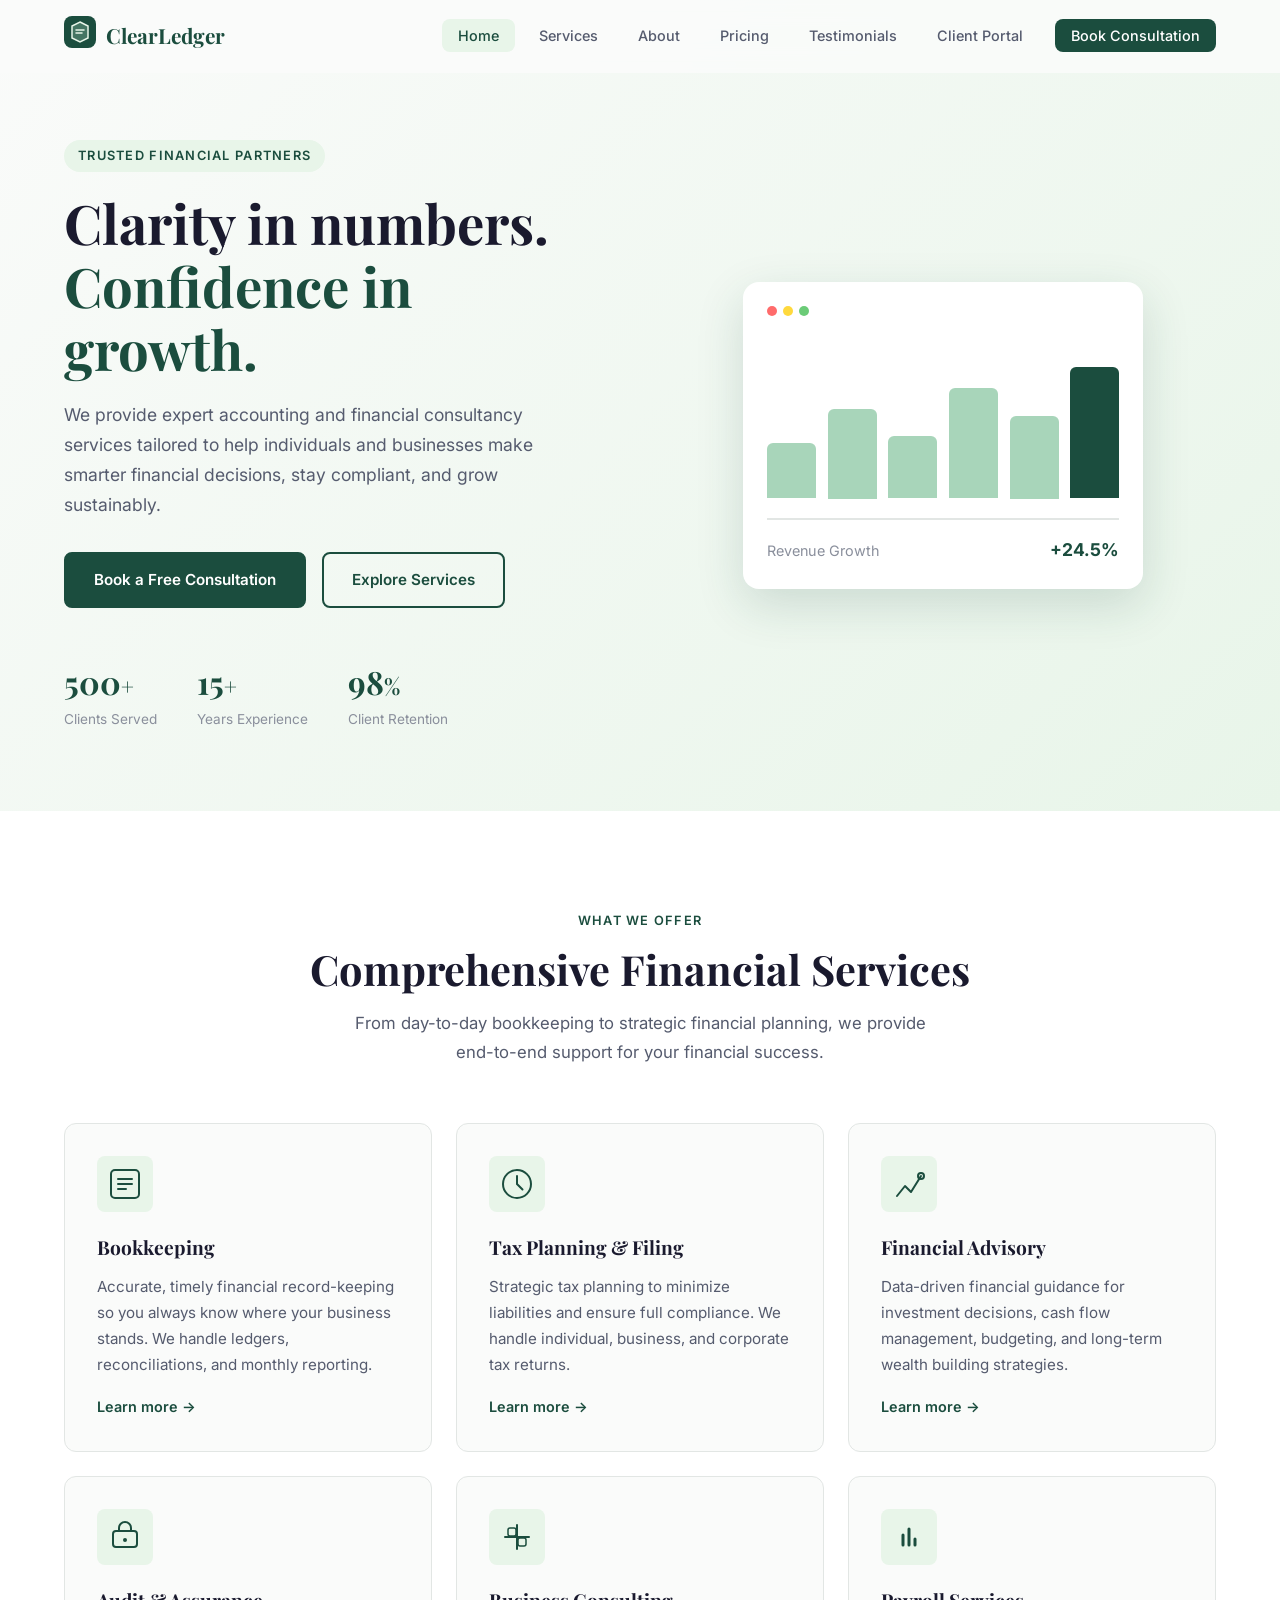
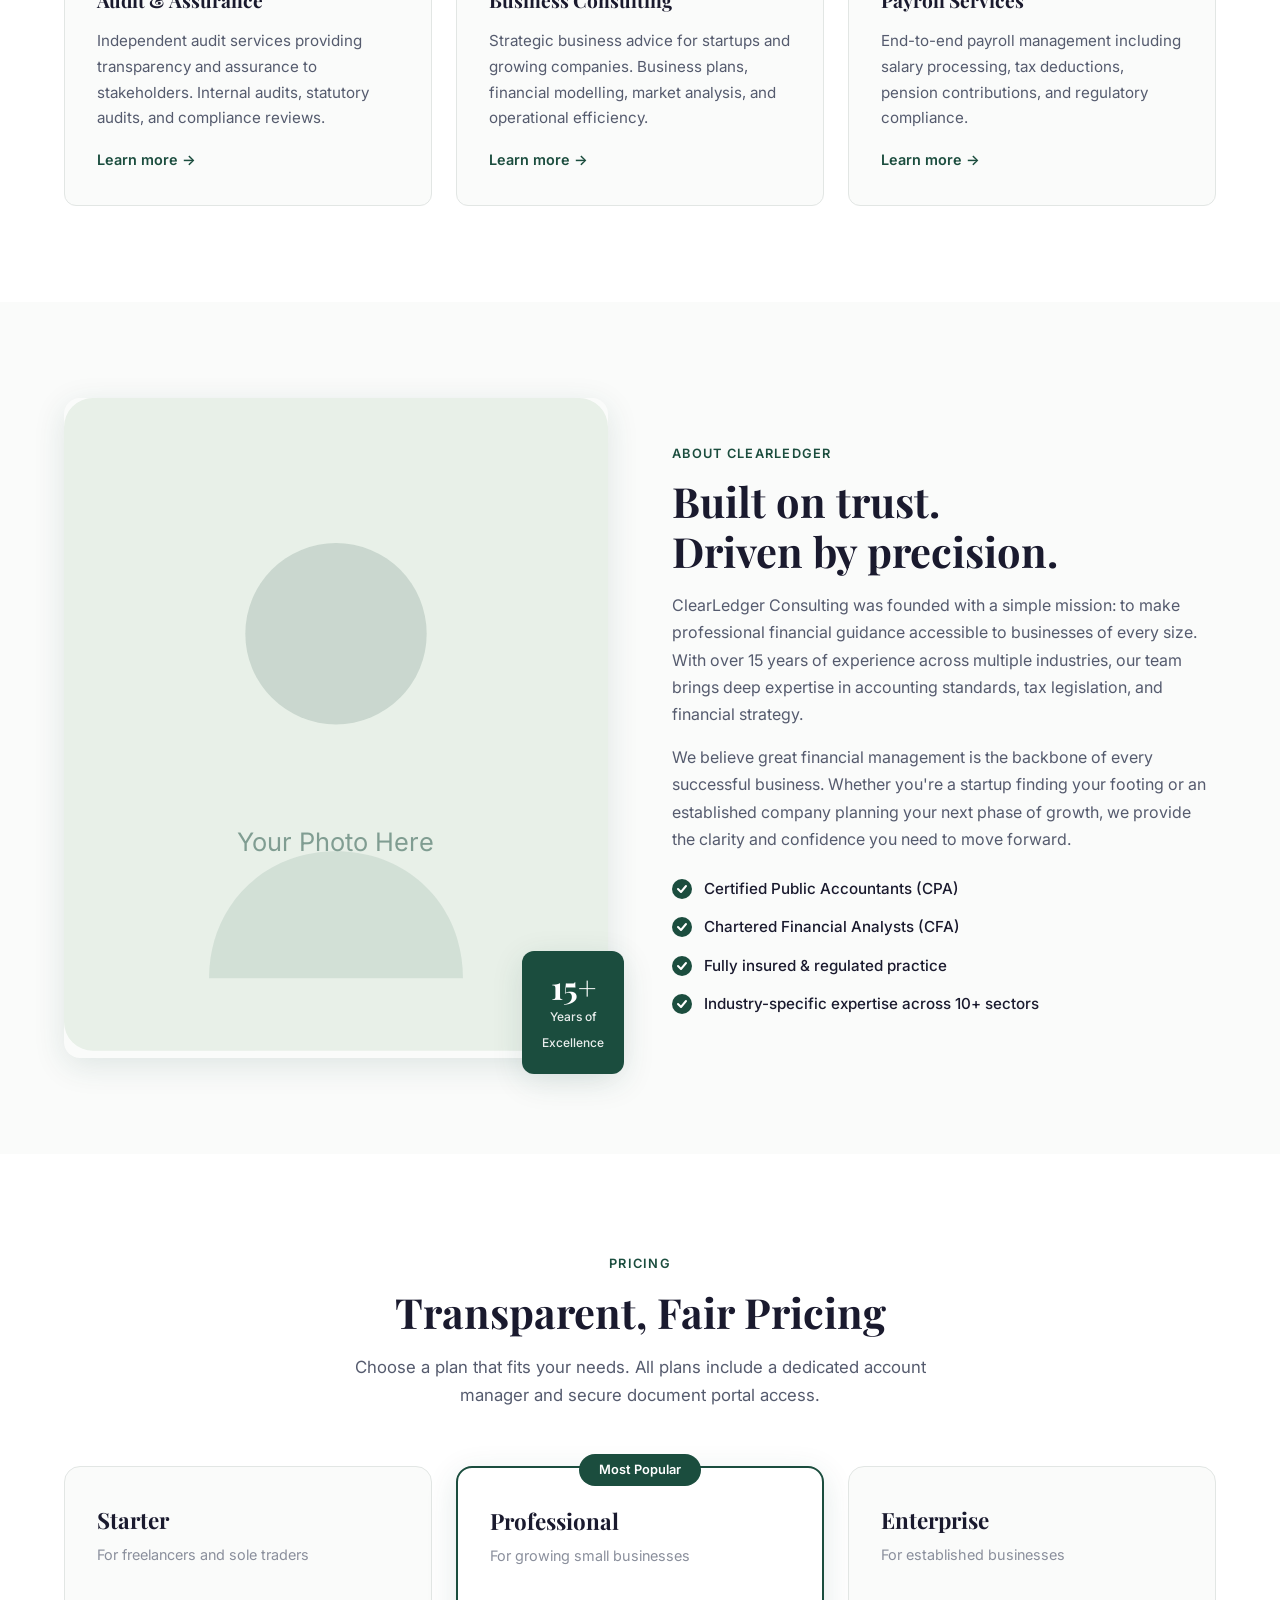
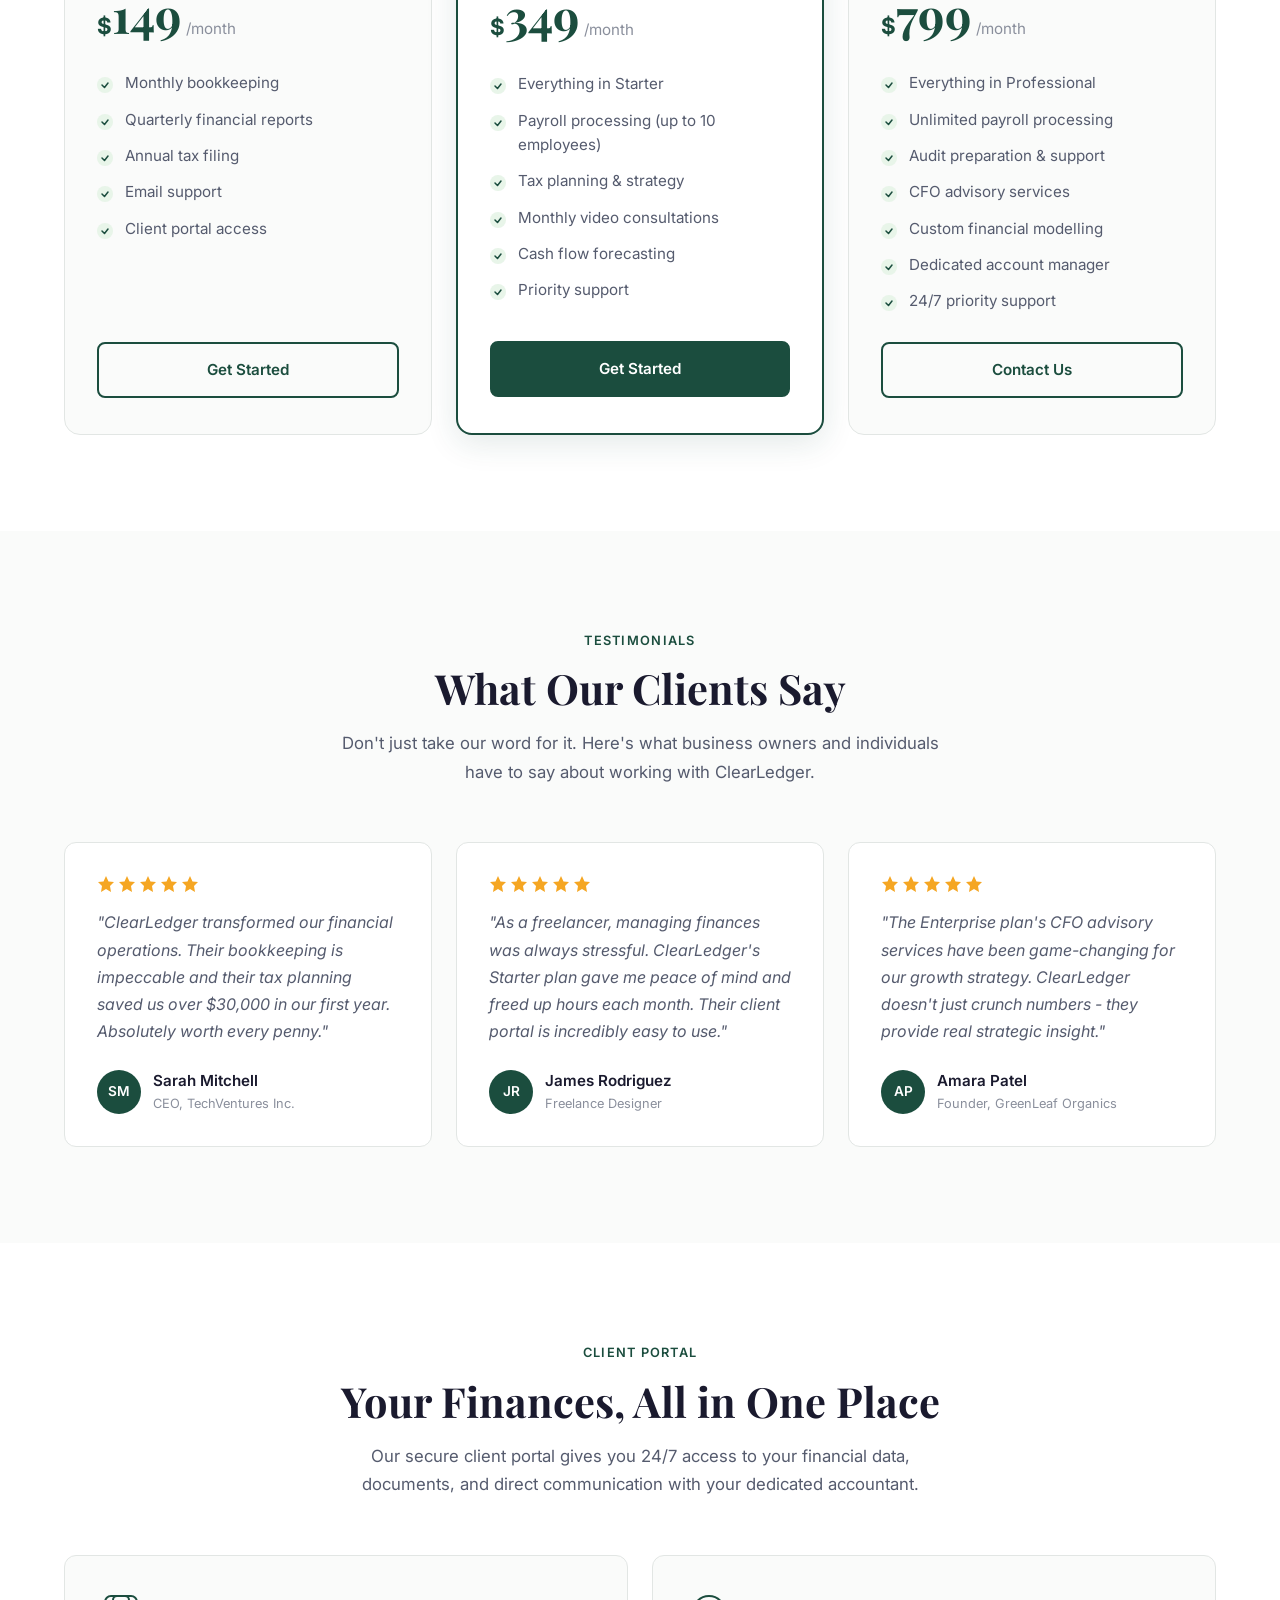
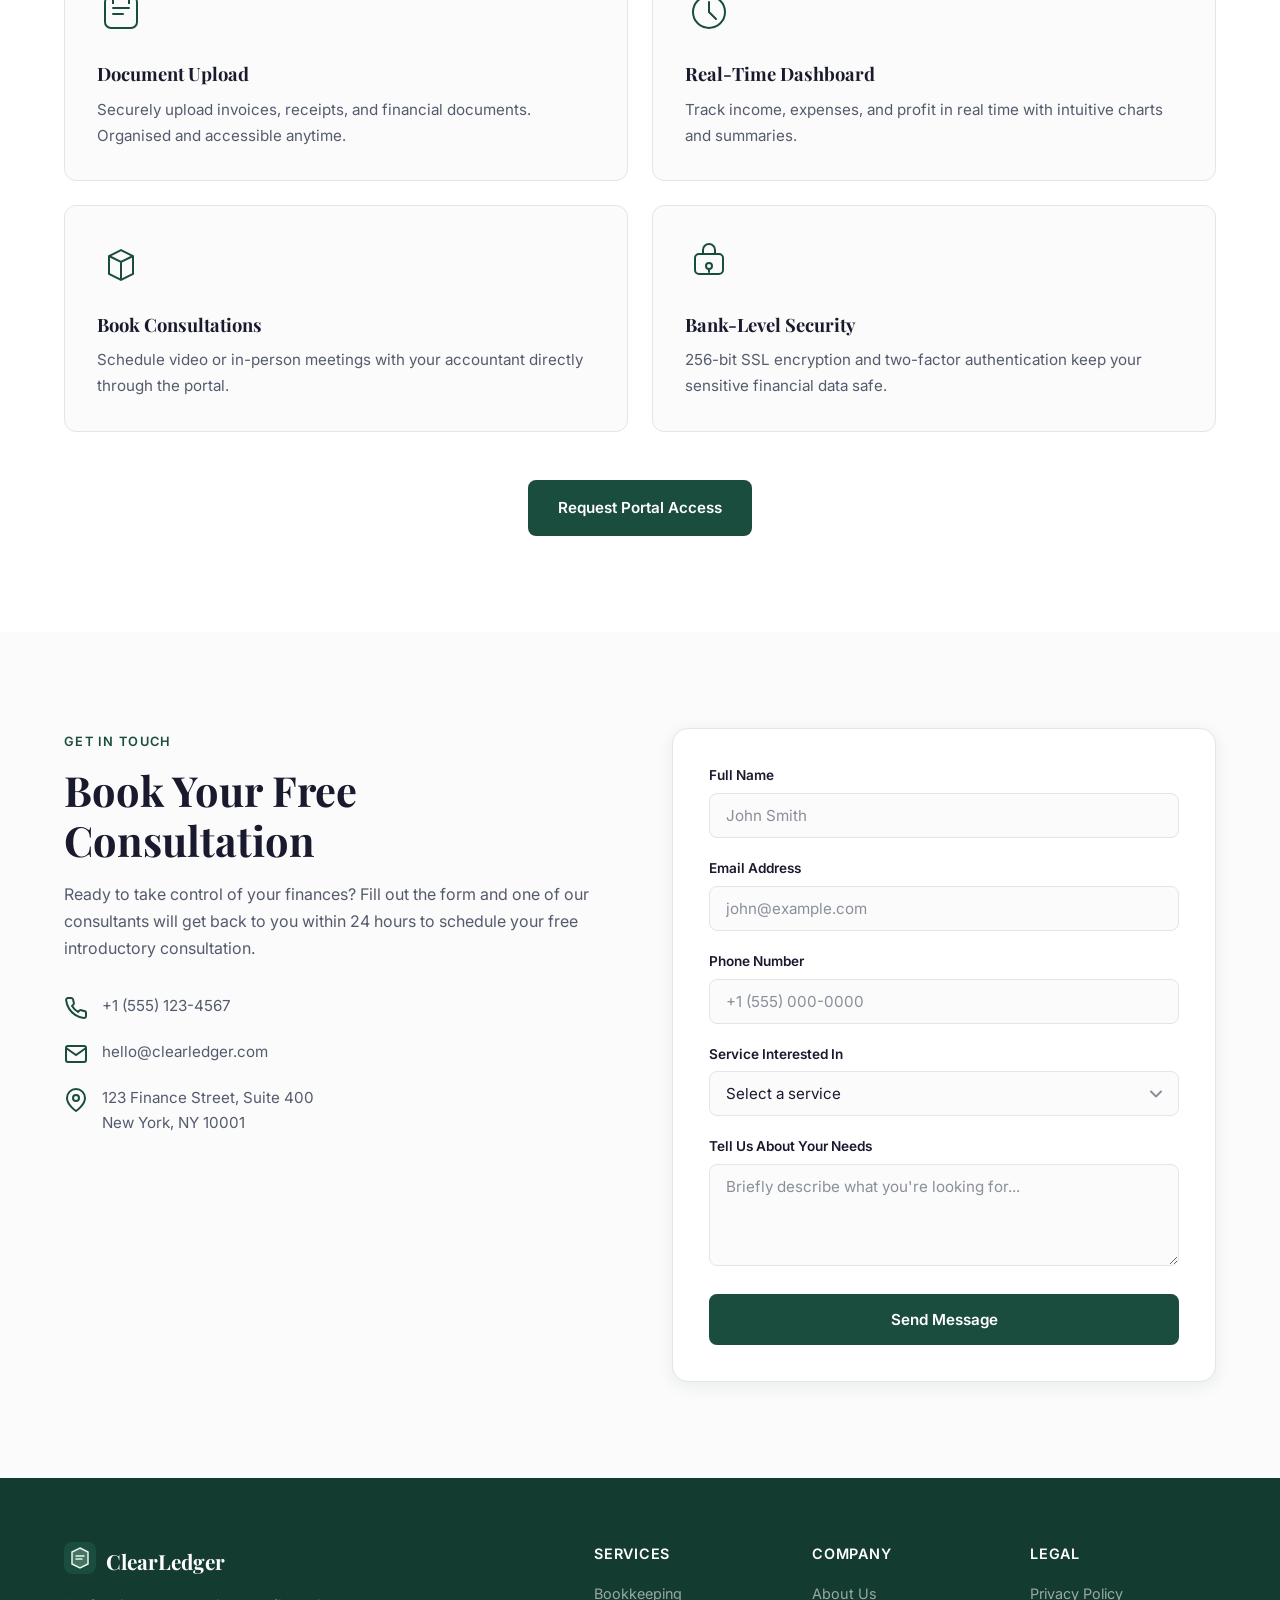
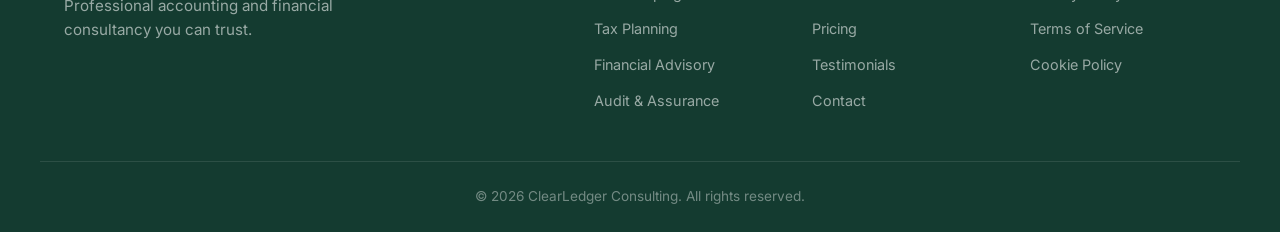
==== index.html @ 337d79dc "Add ClearLedger accounting & financial consultancy website Build a complete, professional single-pag" ====
<!DOCTYPE html>
<html lang="en">
<head>
  <meta charset="UTF-8">
  <meta name="viewport" content="width=device-width, initial-scale=1.0">
  <meta name="description" content="Professional accounting and financial consultancy services. Tax planning, bookkeeping, financial advisory, and business consulting.">
  <title>ClearLedger Consulting | Accounting & Financial Advisory</title>
  <link rel="stylesheet" href="css/styles.css">
  <link rel="preconnect" href="https://fonts.googleapis.com">
  <link rel="preconnect" href="https://fonts.gstatic.com" crossorigin>
  <link href="https://fonts.googleapis.com/css2?family=Inter:wght@300;400;500;600;700&family=Playfair+Display:wght@600;700&display=swap" rel="stylesheet">
</head>
<body>
  <!-- ========== NAVIGATION ========== -->
  <header class="header" id="header">
    <nav class="nav container">
      <a href="#home" class="nav__logo">
        <span class="logo-icon" aria-hidden="true">
          <svg width="32" height="32" viewBox="0 0 32 32" fill="none" xmlns="http://www.w3.org/2000/svg">
            <rect width="32" height="32" rx="8" fill="#1B4D3E"/>
            <path d="M8 22V10l8-4 8 4v12l-8 4-8-4z" fill="#A8D5BA" opacity="0.3"/>
            <path d="M16 6l8 4v12l-8 4-8-4V10l8-4z" stroke="#E8F5E9" stroke-width="1.5" fill="none"/>
            <path d="M12 14h8M12 17h6" stroke="#E8F5E9" stroke-width="1.5" stroke-linecap="round"/>
          </svg>
        </span>
        <span class="logo-text">ClearLedger</span>
      </a>

      <button class="nav__toggle" id="nav-toggle" aria-label="Toggle navigation" aria-expanded="false">
        <span class="hamburger"></span>
      </button>

      <ul class="nav__menu" id="nav-menu" role="menubar">
        <li role="none"><a href="#home" class="nav__link active" role="menuitem">Home</a></li>
        <li role="none"><a href="#services" class="nav__link" role="menuitem">Services</a></li>
        <li role="none"><a href="#about" class="nav__link" role="menuitem">About</a></li>
        <li role="none"><a href="#pricing" class="nav__link" role="menuitem">Pricing</a></li>
        <li role="none"><a href="#testimonials" class="nav__link" role="menuitem">Testimonials</a></li>
        <li role="none"><a href="#portal" class="nav__link" role="menuitem">Client Portal</a></li>
        <li role="none"><a href="#contact" class="nav__link nav__link--cta" role="menuitem">Book Consultation</a></li>
      </ul>
    </nav>
  </header>

  <main>
    <!-- ========== HERO SECTION ========== -->
    <section class="hero" id="home">
      <div class="container hero__container">
        <div class="hero__content">
          <p class="hero__tag">Trusted Financial Partners</p>
          <h1 class="hero__title">
            Clarity in numbers.<br>
            <span class="hero__title--accent">Confidence in growth.</span>
          </h1>
          <p class="hero__description">
            We provide expert accounting and financial consultancy services tailored
            to help individuals and businesses make smarter financial decisions,
            stay compliant, and grow sustainably.
          </p>
          <div class="hero__actions">
            <a href="#contact" class="btn btn--primary">Book a Free Consultation</a>
            <a href="#services" class="btn btn--outline">Explore Services</a>
          </div>
          <div class="hero__stats">
            <div class="stat">
              <span class="stat__number" data-target="500">0</span><span class="stat__suffix">+</span>
              <span class="stat__label">Clients Served</span>
            </div>
            <div class="stat">
              <span class="stat__number" data-target="15">0</span><span class="stat__suffix">+</span>
              <span class="stat__label">Years Experience</span>
            </div>
            <div class="stat">
              <span class="stat__number" data-target="98">0</span><span class="stat__suffix">%</span>
              <span class="stat__label">Client Retention</span>
            </div>
          </div>
        </div>
        <div class="hero__visual">
          <div class="hero__card">
            <div class="hero__card-header">
              <span class="hero__card-dot"></span>
              <span class="hero__card-dot"></span>
              <span class="hero__card-dot"></span>
            </div>
            <div class="hero__card-chart">
              <div class="chart-bar" style="--height: 40%;" aria-hidden="true"></div>
              <div class="chart-bar" style="--height: 65%;" aria-hidden="true"></div>
              <div class="chart-bar" style="--height: 45%;" aria-hidden="true"></div>
              <div class="chart-bar" style="--height: 80%;" aria-hidden="true"></div>
              <div class="chart-bar" style="--height: 60%;" aria-hidden="true"></div>
              <div class="chart-bar chart-bar--accent" style="--height: 95%;" aria-hidden="true"></div>
            </div>
            <div class="hero__card-footer">
              <span class="hero__card-label">Revenue Growth</span>
              <span class="hero__card-value">+24.5%</span>
            </div>
          </div>
        </div>
      </div>
    </section>

    <!-- ========== SERVICES SECTION ========== -->
    <section class="services" id="services">
      <div class="container">
        <div class="section-header">
          <p class="section-tag">What We Offer</p>
          <h2 class="section-title">Comprehensive Financial Services</h2>
          <p class="section-subtitle">From day-to-day bookkeeping to strategic financial planning, we provide end-to-end support for your financial success.</p>
        </div>

        <div class="services__grid">
          <article class="service-card">
            <div class="service-card__icon">
              <svg width="40" height="40" viewBox="0 0 40 40" fill="none"><rect x="6" y="6" width="28" height="28" rx="4" stroke="currentColor" stroke-width="2"/><path d="M13 20h14M13 15h14M13 25h8" stroke="currentColor" stroke-width="2" stroke-linecap="round"/></svg>
            </div>
            <h3 class="service-card__title">Bookkeeping</h3>
            <p class="service-card__text">Accurate, timely financial record-keeping so you always know where your business stands. We handle ledgers, reconciliations, and monthly reporting.</p>
            <a href="#contact" class="service-card__link">Learn more &rarr;</a>
          </article>

          <article class="service-card">
            <div class="service-card__icon">
              <svg width="40" height="40" viewBox="0 0 40 40" fill="none"><circle cx="20" cy="20" r="14" stroke="currentColor" stroke-width="2"/><path d="M20 12v8l5.5 5.5" stroke="currentColor" stroke-width="2" stroke-linecap="round"/></svg>
            </div>
            <h3 class="service-card__title">Tax Planning & Filing</h3>
            <p class="service-card__text">Strategic tax planning to minimize liabilities and ensure full compliance. We handle individual, business, and corporate tax returns.</p>
            <a href="#contact" class="service-card__link">Learn more &rarr;</a>
          </article>

          <article class="service-card">
            <div class="service-card__icon">
              <svg width="40" height="40" viewBox="0 0 40 40" fill="none"><path d="M8 32l8-10 6 6 10-16" stroke="currentColor" stroke-width="2" stroke-linecap="round" stroke-linejoin="round"/><circle cx="32" cy="12" r="3" stroke="currentColor" stroke-width="2"/></svg>
            </div>
            <h3 class="service-card__title">Financial Advisory</h3>
            <p class="service-card__text">Data-driven financial guidance for investment decisions, cash flow management, budgeting, and long-term wealth building strategies.</p>
            <a href="#contact" class="service-card__link">Learn more &rarr;</a>
          </article>

          <article class="service-card">
            <div class="service-card__icon">
              <svg width="40" height="40" viewBox="0 0 40 40" fill="none"><rect x="8" y="14" width="24" height="16" rx="3" stroke="currentColor" stroke-width="2"/><path d="M14 14V11a6 6 0 0 1 12 0v3" stroke="currentColor" stroke-width="2"/><circle cx="20" cy="23" r="2" fill="currentColor"/></svg>
            </div>
            <h3 class="service-card__title">Audit & Assurance</h3>
            <p class="service-card__text">Independent audit services providing transparency and assurance to stakeholders. Internal audits, statutory audits, and compliance reviews.</p>
            <a href="#contact" class="service-card__link">Learn more &rarr;</a>
          </article>

          <article class="service-card">
            <div class="service-card__icon">
              <svg width="40" height="40" viewBox="0 0 40 40" fill="none"><path d="M20 8v24M8 20h24" stroke="currentColor" stroke-width="2" stroke-linecap="round"/><rect x="11" y="11" width="8" height="8" rx="2" stroke="currentColor" stroke-width="1.5"/><rect x="21" y="21" width="8" height="8" rx="2" stroke="currentColor" stroke-width="1.5"/></svg>
            </div>
            <h3 class="service-card__title">Business Consulting</h3>
            <p class="service-card__text">Strategic business advice for startups and growing companies. Business plans, financial modelling, market analysis, and operational efficiency.</p>
            <a href="#contact" class="service-card__link">Learn more &rarr;</a>
          </article>

          <article class="service-card">
            <div class="service-card__icon">
              <svg width="40" height="40" viewBox="0 0 40 40" fill="none"><path d="M14 28V18M20 28V12M26 28V22" stroke="currentColor" stroke-width="3" stroke-linecap="round"/></svg>
            </div>
            <h3 class="service-card__title">Payroll Services</h3>
            <p class="service-card__text">End-to-end payroll management including salary processing, tax deductions, pension contributions, and regulatory compliance.</p>
            <a href="#contact" class="service-card__link">Learn more &rarr;</a>
          </article>
        </div>
      </div>
    </section>

    <!-- ========== ABOUT SECTION ========== -->
    <section class="about" id="about">
      <div class="container about__container">
        <div class="about__image">
          <div class="about__image-card">
            <div class="about__badge">
              <span class="about__badge-number">15+</span>
              <span class="about__badge-text">Years of<br>Excellence</span>
            </div>
            <div class="about__portrait">
              <svg viewBox="0 0 300 360" fill="none" xmlns="http://www.w3.org/2000/svg" aria-hidden="true">
                <rect width="300" height="360" rx="16" fill="#E8F0E8"/>
                <circle cx="150" cy="130" r="50" fill="#1B4D3E" opacity="0.15"/>
                <path d="M80 320c0-40 30-70 70-70s70 30 70 70" fill="#1B4D3E" opacity="0.1"/>
                <text x="150" y="250" text-anchor="middle" fill="#1B4D3E" font-size="14" font-family="Inter, sans-serif" opacity="0.5">Your Photo Here</text>
              </svg>
            </div>
          </div>
        </div>
        <div class="about__content">
          <p class="section-tag">About ClearLedger</p>
          <h2 class="section-title">Built on trust.<br>Driven by precision.</h2>
          <p class="about__text">
            ClearLedger Consulting was founded with a simple mission: to make professional financial guidance
            accessible to businesses of every size. With over 15 years of experience across multiple industries,
            our team brings deep expertise in accounting standards, tax legislation, and financial strategy.
          </p>
          <p class="about__text">
            We believe great financial management is the backbone of every successful business. Whether you're
            a startup finding your footing or an established company planning your next phase of growth,
            we provide the clarity and confidence you need to move forward.
          </p>
          <ul class="about__highlights">
            <li>
              <svg width="20" height="20" viewBox="0 0 20 20" fill="none"><circle cx="10" cy="10" r="10" fill="#1B4D3E"/><path d="M6 10l3 3 5-6" stroke="white" stroke-width="2" stroke-linecap="round" stroke-linejoin="round"/></svg>
              Certified Public Accountants (CPA)
            </li>
            <li>
              <svg width="20" height="20" viewBox="0 0 20 20" fill="none"><circle cx="10" cy="10" r="10" fill="#1B4D3E"/><path d="M6 10l3 3 5-6" stroke="white" stroke-width="2" stroke-linecap="round" stroke-linejoin="round"/></svg>
              Chartered Financial Analysts (CFA)
            </li>
            <li>
              <svg width="20" height="20" viewBox="0 0 20 20" fill="none"><circle cx="10" cy="10" r="10" fill="#1B4D3E"/><path d="M6 10l3 3 5-6" stroke="white" stroke-width="2" stroke-linecap="round" stroke-linejoin="round"/></svg>
              Fully insured & regulated practice
            </li>
            <li>
              <svg width="20" height="20" viewBox="0 0 20 20" fill="none"><circle cx="10" cy="10" r="10" fill="#1B4D3E"/><path d="M6 10l3 3 5-6" stroke="white" stroke-width="2" stroke-linecap="round" stroke-linejoin="round"/></svg>
              Industry-specific expertise across 10+ sectors
            </li>
          </ul>
        </div>
      </div>
    </section>

    <!-- ========== PRICING SECTION ========== -->
    <section class="pricing" id="pricing">
      <div class="container">
        <div class="section-header">
          <p class="section-tag">Pricing</p>
          <h2 class="section-title">Transparent, Fair Pricing</h2>
          <p class="section-subtitle">Choose a plan that fits your needs. All plans include a dedicated account manager and secure document portal access.</p>
        </div>

        <div class="pricing__grid">
          <article class="pricing-card">
            <div class="pricing-card__header">
              <h3 class="pricing-card__name">Starter</h3>
              <p class="pricing-card__desc">For freelancers and sole traders</p>
            </div>
            <div class="pricing-card__price">
              <span class="pricing-card__currency">$</span>
              <span class="pricing-card__amount">149</span>
              <span class="pricing-card__period">/month</span>
            </div>
            <ul class="pricing-card__features">
              <li>Monthly bookkeeping</li>
              <li>Quarterly financial reports</li>
              <li>Annual tax filing</li>
              <li>Email support</li>
              <li>Client portal access</li>
            </ul>
            <a href="#contact" class="btn btn--outline btn--block">Get Started</a>
          </article>

          <article class="pricing-card pricing-card--featured">
            <div class="pricing-card__badge">Most Popular</div>
            <div class="pricing-card__header">
              <h3 class="pricing-card__name">Professional</h3>
              <p class="pricing-card__desc">For growing small businesses</p>
            </div>
            <div class="pricing-card__price">
              <span class="pricing-card__currency">$</span>
              <span class="pricing-card__amount">349</span>
              <span class="pricing-card__period">/month</span>
            </div>
            <ul class="pricing-card__features">
              <li>Everything in Starter</li>
              <li>Payroll processing (up to 10 employees)</li>
              <li>Tax planning & strategy</li>
              <li>Monthly video consultations</li>
              <li>Cash flow forecasting</li>
              <li>Priority support</li>
            </ul>
            <a href="#contact" class="btn btn--primary btn--block">Get Started</a>
          </article>

          <article class="pricing-card">
            <div class="pricing-card__header">
              <h3 class="pricing-card__name">Enterprise</h3>
              <p class="pricing-card__desc">For established businesses</p>
            </div>
            <div class="pricing-card__price">
              <span class="pricing-card__currency">$</span>
              <span class="pricing-card__amount">799</span>
              <span class="pricing-card__period">/month</span>
            </div>
            <ul class="pricing-card__features">
              <li>Everything in Professional</li>
              <li>Unlimited payroll processing</li>
              <li>Audit preparation & support</li>
              <li>CFO advisory services</li>
              <li>Custom financial modelling</li>
              <li>Dedicated account manager</li>
              <li>24/7 priority support</li>
            </ul>
            <a href="#contact" class="btn btn--outline btn--block">Contact Us</a>
          </article>
        </div>
      </div>
    </section>

    <!-- ========== TESTIMONIALS SECTION ========== -->
    <section class="testimonials" id="testimonials">
      <div class="container">
        <div class="section-header">
          <p class="section-tag">Testimonials</p>
          <h2 class="section-title">What Our Clients Say</h2>
          <p class="section-subtitle">Don't just take our word for it. Here's what business owners and individuals have to say about working with ClearLedger.</p>
        </div>

        <div class="testimonials__grid">
          <article class="testimonial-card">
            <div class="testimonial-card__stars" aria-label="5 out of 5 stars">
              <svg width="18" height="18" viewBox="0 0 18 18"><polygon points="9,1 11.5,6.5 17,7 13,11 14,17 9,14 4,17 5,11 1,7 6.5,6.5" fill="#F5A623"/></svg>
              <svg width="18" height="18" viewBox="0 0 18 18"><polygon points="9,1 11.5,6.5 17,7 13,11 14,17 9,14 4,17 5,11 1,7 6.5,6.5" fill="#F5A623"/></svg>
              <svg width="18" height="18" viewBox="0 0 18 18"><polygon points="9,1 11.5,6.5 17,7 13,11 14,17 9,14 4,17 5,11 1,7 6.5,6.5" fill="#F5A623"/></svg>
              <svg width="18" height="18" viewBox="0 0 18 18"><polygon points="9,1 11.5,6.5 17,7 13,11 14,17 9,14 4,17 5,11 1,7 6.5,6.5" fill="#F5A623"/></svg>
              <svg width="18" height="18" viewBox="0 0 18 18"><polygon points="9,1 11.5,6.5 17,7 13,11 14,17 9,14 4,17 5,11 1,7 6.5,6.5" fill="#F5A623"/></svg>
            </div>
            <blockquote class="testimonial-card__quote">
              "ClearLedger transformed our financial operations. Their bookkeeping is impeccable and their tax planning saved us over $30,000 in our first year. Absolutely worth every penny."
            </blockquote>
            <div class="testimonial-card__author">
              <div class="testimonial-card__avatar" aria-hidden="true">SM</div>
              <div>
                <p class="testimonial-card__name">Sarah Mitchell</p>
                <p class="testimonial-card__role">CEO, TechVentures Inc.</p>
              </div>
            </div>
          </article>

          <article class="testimonial-card">
            <div class="testimonial-card__stars" aria-label="5 out of 5 stars">
              <svg width="18" height="18" viewBox="0 0 18 18"><polygon points="9,1 11.5,6.5 17,7 13,11 14,17 9,14 4,17 5,11 1,7 6.5,6.5" fill="#F5A623"/></svg>
              <svg width="18" height="18" viewBox="0 0 18 18"><polygon points="9,1 11.5,6.5 17,7 13,11 14,17 9,14 4,17 5,11 1,7 6.5,6.5" fill="#F5A623"/></svg>
              <svg width="18" height="18" viewBox="0 0 18 18"><polygon points="9,1 11.5,6.5 17,7 13,11 14,17 9,14 4,17 5,11 1,7 6.5,6.5" fill="#F5A623"/></svg>
              <svg width="18" height="18" viewBox="0 0 18 18"><polygon points="9,1 11.5,6.5 17,7 13,11 14,17 9,14 4,17 5,11 1,7 6.5,6.5" fill="#F5A623"/></svg>
              <svg width="18" height="18" viewBox="0 0 18 18"><polygon points="9,1 11.5,6.5 17,7 13,11 14,17 9,14 4,17 5,11 1,7 6.5,6.5" fill="#F5A623"/></svg>
            </div>
            <blockquote class="testimonial-card__quote">
              "As a freelancer, managing finances was always stressful. ClearLedger's Starter plan gave me peace of mind and freed up hours each month. Their client portal is incredibly easy to use."
            </blockquote>
            <div class="testimonial-card__author">
              <div class="testimonial-card__avatar" aria-hidden="true">JR</div>
              <div>
                <p class="testimonial-card__name">James Rodriguez</p>
                <p class="testimonial-card__role">Freelance Designer</p>
              </div>
            </div>
          </article>

          <article class="testimonial-card">
            <div class="testimonial-card__stars" aria-label="5 out of 5 stars">
              <svg width="18" height="18" viewBox="0 0 18 18"><polygon points="9,1 11.5,6.5 17,7 13,11 14,17 9,14 4,17 5,11 1,7 6.5,6.5" fill="#F5A623"/></svg>
              <svg width="18" height="18" viewBox="0 0 18 18"><polygon points="9,1 11.5,6.5 17,7 13,11 14,17 9,14 4,17 5,11 1,7 6.5,6.5" fill="#F5A623"/></svg>
              <svg width="18" height="18" viewBox="0 0 18 18"><polygon points="9,1 11.5,6.5 17,7 13,11 14,17 9,14 4,17 5,11 1,7 6.5,6.5" fill="#F5A623"/></svg>
              <svg width="18" height="18" viewBox="0 0 18 18"><polygon points="9,1 11.5,6.5 17,7 13,11 14,17 9,14 4,17 5,11 1,7 6.5,6.5" fill="#F5A623"/></svg>
              <svg width="18" height="18" viewBox="0 0 18 18"><polygon points="9,1 11.5,6.5 17,7 13,11 14,17 9,14 4,17 5,11 1,7 6.5,6.5" fill="#F5A623"/></svg>
            </div>
            <blockquote class="testimonial-card__quote">
              "The Enterprise plan's CFO advisory services have been game-changing for our growth strategy. ClearLedger doesn't just crunch numbers - they provide real strategic insight."
            </blockquote>
            <div class="testimonial-card__author">
              <div class="testimonial-card__avatar" aria-hidden="true">AP</div>
              <div>
                <p class="testimonial-card__name">Amara Patel</p>
                <p class="testimonial-card__role">Founder, GreenLeaf Organics</p>
              </div>
            </div>
          </article>
        </div>
      </div>
    </section>

    <!-- ========== CLIENT PORTAL SECTION ========== -->
    <section class="portal" id="portal">
      <div class="container">
        <div class="section-header">
          <p class="section-tag">Client Portal</p>
          <h2 class="section-title">Your Finances, All in One Place</h2>
          <p class="section-subtitle">Our secure client portal gives you 24/7 access to your financial data, documents, and direct communication with your dedicated accountant.</p>
        </div>

        <div class="portal__grid">
          <div class="portal-feature">
            <div class="portal-feature__icon">
              <svg width="48" height="48" viewBox="0 0 48 48" fill="none"><rect x="8" y="8" width="32" height="32" rx="6" stroke="currentColor" stroke-width="2"/><path d="M16 20h16M16 26h10" stroke="currentColor" stroke-width="2" stroke-linecap="round"/><path d="M32 16v-4a4 4 0 0 0-4-4H20a4 4 0 0 0-4 4v4" stroke="currentColor" stroke-width="2"/></svg>
            </div>
            <h3 class="portal-feature__title">Document Upload</h3>
            <p class="portal-feature__text">Securely upload invoices, receipts, and financial documents. Organised and accessible anytime.</p>
          </div>

          <div class="portal-feature">
            <div class="portal-feature__icon">
              <svg width="48" height="48" viewBox="0 0 48 48" fill="none"><circle cx="24" cy="24" r="16" stroke="currentColor" stroke-width="2"/><path d="M24 14v10l7 7" stroke="currentColor" stroke-width="2" stroke-linecap="round"/></svg>
            </div>
            <h3 class="portal-feature__title">Real-Time Dashboard</h3>
            <p class="portal-feature__text">Track income, expenses, and profit in real time with intuitive charts and summaries.</p>
          </div>

          <div class="portal-feature">
            <div class="portal-feature__icon">
              <svg width="48" height="48" viewBox="0 0 48 48" fill="none"><path d="M12 36V18l12-6 12 6v18l-12 6-12-6z" stroke="currentColor" stroke-width="2"/><path d="M12 18l12 6 12-6M24 24v18" stroke="currentColor" stroke-width="2"/></svg>
            </div>
            <h3 class="portal-feature__title">Book Consultations</h3>
            <p class="portal-feature__text">Schedule video or in-person meetings with your accountant directly through the portal.</p>
          </div>

          <div class="portal-feature">
            <div class="portal-feature__icon">
              <svg width="48" height="48" viewBox="0 0 48 48" fill="none"><rect x="10" y="16" width="28" height="20" rx="4" stroke="currentColor" stroke-width="2"/><path d="M18 16v-4a6 6 0 0 1 12 0v4" stroke="currentColor" stroke-width="2"/><circle cx="24" cy="28" r="3" stroke="currentColor" stroke-width="2"/><path d="M24 31v3" stroke="currentColor" stroke-width="2" stroke-linecap="round"/></svg>
            </div>
            <h3 class="portal-feature__title">Bank-Level Security</h3>
            <p class="portal-feature__text">256-bit SSL encryption and two-factor authentication keep your sensitive financial data safe.</p>
          </div>
        </div>

        <div class="portal__cta">
          <a href="#contact" class="btn btn--primary">Request Portal Access</a>
        </div>
      </div>
    </section>

    <!-- ========== CONTACT SECTION ========== -->
    <section class="contact" id="contact">
      <div class="container contact__container">
        <div class="contact__info">
          <p class="section-tag">Get In Touch</p>
          <h2 class="section-title">Book Your Free<br>Consultation</h2>
          <p class="contact__text">
            Ready to take control of your finances? Fill out the form and one of our
            consultants will get back to you within 24 hours to schedule your free
            introductory consultation.
          </p>
          <div class="contact__details">
            <div class="contact__detail">
              <svg width="24" height="24" viewBox="0 0 24 24" fill="none"><path d="M22 16.92v3a2 2 0 01-2.18 2 19.79 19.79 0 01-8.63-3.07 19.5 19.5 0 01-6-6A19.79 19.79 0 012.12 4.18 2 2 0 014.11 2h3a2 2 0 012 1.72c.127.96.361 1.903.7 2.81a2 2 0 01-.45 2.11L8.09 9.91a16 16 0 006 6l1.27-1.27a2 2 0 012.11-.45c.907.339 1.85.573 2.81.7A2 2 0 0122 16.92z" stroke="currentColor" stroke-width="2"/></svg>
              <span>+1 (555) 123-4567</span>
            </div>
            <div class="contact__detail">
              <svg width="24" height="24" viewBox="0 0 24 24" fill="none"><path d="M4 4h16c1.1 0 2 .9 2 2v12c0 1.1-.9 2-2 2H4c-1.1 0-2-.9-2-2V6c0-1.1.9-2 2-2z" stroke="currentColor" stroke-width="2"/><path d="M22 6l-10 7L2 6" stroke="currentColor" stroke-width="2"/></svg>
              <span>hello@clearledger.com</span>
            </div>
            <div class="contact__detail">
              <svg width="24" height="24" viewBox="0 0 24 24" fill="none"><path d="M21 10c0 7-9 13-9 13s-9-6-9-13a9 9 0 0118 0z" stroke="currentColor" stroke-width="2"/><circle cx="12" cy="10" r="3" stroke="currentColor" stroke-width="2"/></svg>
              <span>123 Finance Street, Suite 400<br>New York, NY 10001</span>
            </div>
          </div>
        </div>

        <form class="contact__form" id="contact-form" novalidate>
          <div class="form-group">
            <label for="name" class="form-label">Full Name</label>
            <input type="text" id="name" name="name" class="form-input" placeholder="John Smith" required>
            <span class="form-error" id="name-error">Please enter your name</span>
          </div>
          <div class="form-group">
            <label for="email" class="form-label">Email Address</label>
            <input type="email" id="email" name="email" class="form-input" placeholder="john@example.com" required>
            <span class="form-error" id="email-error">Please enter a valid email</span>
          </div>
          <div class="form-group">
            <label for="phone" class="form-label">Phone Number</label>
            <input type="tel" id="phone" name="phone" class="form-input" placeholder="+1 (555) 000-0000">
          </div>
          <div class="form-group">
            <label for="service" class="form-label">Service Interested In</label>
            <select id="service" name="service" class="form-input form-select" required>
              <option value="" disabled selected>Select a service</option>
              <option value="bookkeeping">Bookkeeping</option>
              <option value="tax">Tax Planning & Filing</option>
              <option value="advisory">Financial Advisory</option>
              <option value="audit">Audit & Assurance</option>
              <option value="consulting">Business Consulting</option>
              <option value="payroll">Payroll Services</option>
              <option value="other">Other / Not Sure</option>
            </select>
            <span class="form-error" id="service-error">Please select a service</span>
          </div>
          <div class="form-group">
            <label for="message" class="form-label">Tell Us About Your Needs</label>
            <textarea id="message" name="message" class="form-input form-textarea" rows="4" placeholder="Briefly describe what you're looking for..."></textarea>
          </div>
          <button type="submit" class="btn btn--primary btn--block">
            <span class="btn__text">Send Message</span>
            <span class="btn__loading" aria-hidden="true">Sending...</span>
          </button>
          <div class="form-success" id="form-success">
            <svg width="24" height="24" viewBox="0 0 24 24" fill="none"><circle cx="12" cy="12" r="10" fill="#1B4D3E"/><path d="M8 12l3 3 5-6" stroke="white" stroke-width="2" stroke-linecap="round" stroke-linejoin="round"/></svg>
            <p>Thank you! We'll be in touch within 24 hours to schedule your free consultation.</p>
          </div>
        </form>
      </div>
    </section>
  </main>

  <!-- ========== FOOTER ========== -->
  <footer class="footer">
    <div class="container footer__container">
      <div class="footer__brand">
        <a href="#home" class="nav__logo">
          <span class="logo-icon" aria-hidden="true">
            <svg width="32" height="32" viewBox="0 0 32 32" fill="none" xmlns="http://www.w3.org/2000/svg">
              <rect width="32" height="32" rx="8" fill="#1B4D3E"/>
              <path d="M8 22V10l8-4 8 4v12l-8 4-8-4z" fill="#A8D5BA" opacity="0.3"/>
              <path d="M16 6l8 4v12l-8 4-8-4V10l8-4z" stroke="#E8F5E9" stroke-width="1.5" fill="none"/>
              <path d="M12 14h8M12 17h6" stroke="#E8F5E9" stroke-width="1.5" stroke-linecap="round"/>
            </svg>
          </span>
          <span class="logo-text">ClearLedger</span>
        </a>
        <p class="footer__tagline">Professional accounting and financial consultancy you can trust.</p>
      </div>

      <div class="footer__links">
        <div class="footer__col">
          <h4 class="footer__heading">Services</h4>
          <ul>
            <li><a href="#services">Bookkeeping</a></li>
            <li><a href="#services">Tax Planning</a></li>
            <li><a href="#services">Financial Advisory</a></li>
            <li><a href="#services">Audit & Assurance</a></li>
          </ul>
        </div>
        <div class="footer__col">
          <h4 class="footer__heading">Company</h4>
          <ul>
            <li><a href="#about">About Us</a></li>
            <li><a href="#pricing">Pricing</a></li>
            <li><a href="#testimonials">Testimonials</a></li>
            <li><a href="#contact">Contact</a></li>
          </ul>
        </div>
        <div class="footer__col">
          <h4 class="footer__heading">Legal</h4>
          <ul>
            <li><a href="#privacy">Privacy Policy</a></li>
            <li><a href="#terms">Terms of Service</a></li>
            <li><a href="#cookies">Cookie Policy</a></li>
          </ul>
        </div>
      </div>
    </div>

    <div class="footer__bottom container">
      <p>&copy; 2026 ClearLedger Consulting. All rights reserved.</p>
    </div>
  </footer>

  <script src="js/main.js"></script>
</body>
</html>
---- css/styles.css ----
/* ============================================================
   ClearLedger Consulting - Stylesheet
   Professional Accounting & Financial Consultancy
   ============================================================ */

/* === CUSTOM PROPERTIES === */
:root {
  --color-primary: #1B4D3E;
  --color-primary-dark: #143B30;
  --color-primary-light: #2A7A5F;
  --color-accent: #A8D5BA;
  --color-accent-light: #E8F5E9;
  --color-gold: #F5A623;

  --color-bg: #FAFBFA;
  --color-bg-alt: #F0F4F1;
  --color-bg-white: #FFFFFF;
  --color-text: #1A1A2E;
  --color-text-light: #555B6E;
  --color-text-muted: #8A8F9C;
  --color-border: #E2E6E4;

  --font-heading: 'Playfair Display', Georgia, serif;
  --font-body: 'Inter', -apple-system, BlinkMacSystemFont, sans-serif;

  --shadow-sm: 0 1px 3px rgba(27, 77, 62, 0.06);
  --shadow-md: 0 4px 16px rgba(27, 77, 62, 0.08);
  --shadow-lg: 0 8px 32px rgba(27, 77, 62, 0.12);
  --shadow-xl: 0 16px 48px rgba(27, 77, 62, 0.16);

  --radius-sm: 8px;
  --radius-md: 12px;
  --radius-lg: 16px;
  --radius-xl: 24px;

  --transition: 0.3s cubic-bezier(0.4, 0, 0.2, 1);
}

/* === RESET & BASE === */
*,
*::before,
*::after {
  box-sizing: border-box;
  margin: 0;
  padding: 0;
}

html {
  scroll-behavior: smooth;
  scroll-padding-top: 80px;
}

body {
  font-family: var(--font-body);
  font-size: 16px;
  line-height: 1.6;
  color: var(--color-text);
  background: var(--color-bg);
  -webkit-font-smoothing: antialiased;
  -moz-osx-font-smoothing: grayscale;
}

img {
  max-width: 100%;
  display: block;
}

a {
  color: inherit;
  text-decoration: none;
  transition: color var(--transition);
}

ul {
  list-style: none;
}

.container {
  max-width: 1200px;
  margin: 0 auto;
  padding: 0 24px;
}

/* === TYPOGRAPHY === */
.section-tag {
  display: inline-block;
  font-size: 0.8rem;
  font-weight: 600;
  letter-spacing: 0.1em;
  text-transform: uppercase;
  color: var(--color-primary);
  margin-bottom: 12px;
}

.section-title {
  font-family: var(--font-heading);
  font-size: clamp(1.8rem, 4vw, 2.6rem);
  font-weight: 700;
  line-height: 1.2;
  color: var(--color-text);
  margin-bottom: 16px;
}

.section-subtitle {
  font-size: 1.05rem;
  color: var(--color-text-light);
  max-width: 600px;
  line-height: 1.7;
}

.section-header {
  text-align: center;
  margin-bottom: 56px;
}

.section-header .section-subtitle {
  margin: 0 auto;
}

/* === BUTTONS === */
.btn {
  display: inline-flex;
  align-items: center;
  justify-content: center;
  gap: 8px;
  padding: 14px 28px;
  font-family: var(--font-body);
  font-size: 0.95rem;
  font-weight: 600;
  border-radius: var(--radius-sm);
  border: 2px solid transparent;
  cursor: pointer;
  transition: all var(--transition);
  text-align: center;
}

.btn--primary {
  background: var(--color-primary);
  color: #fff;
  border-color: var(--color-primary);
}

.btn--primary:hover {
  background: var(--color-primary-dark);
  border-color: var(--color-primary-dark);
  transform: translateY(-2px);
  box-shadow: var(--shadow-md);
}

.btn--outline {
  background: transparent;
  color: var(--color-primary);
  border-color: var(--color-primary);
}

.btn--outline:hover {
  background: var(--color-primary);
  color: #fff;
  transform: translateY(-2px);
  box-shadow: var(--shadow-md);
}

.btn--block {
  width: 100%;
}

/* === HEADER / NAV === */
.header {
  position: fixed;
  top: 0;
  left: 0;
  right: 0;
  z-index: 1000;
  background: rgba(250, 251, 250, 0.92);
  backdrop-filter: blur(12px);
  -webkit-backdrop-filter: blur(12px);
  border-bottom: 1px solid transparent;
  transition: all var(--transition);
}

.header--scrolled {
  border-bottom-color: var(--color-border);
  box-shadow: var(--shadow-sm);
}

.nav {
  display: flex;
  align-items: center;
  justify-content: space-between;
  height: 72px;
}

.nav__logo {
  display: flex;
  align-items: center;
  gap: 10px;
  font-family: var(--font-heading);
  font-size: 1.3rem;
  font-weight: 700;
  color: var(--color-primary);
}

.nav__menu {
  display: flex;
  align-items: center;
  gap: 8px;
}

.nav__link {
  padding: 8px 16px;
  font-size: 0.9rem;
  font-weight: 500;
  color: var(--color-text-light);
  border-radius: var(--radius-sm);
  transition: all var(--transition);
}

.nav__link:hover,
.nav__link.active {
  color: var(--color-primary);
  background: var(--color-accent-light);
}

.nav__link--cta {
  background: var(--color-primary);
  color: #fff !important;
  margin-left: 8px;
}

.nav__link--cta:hover {
  background: var(--color-primary-dark) !important;
  color: #fff !important;
}

.nav__toggle {
  display: none;
  background: none;
  border: none;
  cursor: pointer;
  padding: 8px;
  z-index: 1001;
}

.hamburger {
  display: block;
  width: 24px;
  height: 2px;
  background: var(--color-text);
  position: relative;
  transition: var(--transition);
}

.hamburger::before,
.hamburger::after {
  content: '';
  position: absolute;
  left: 0;
  width: 24px;
  height: 2px;
  background: var(--color-text);
  transition: var(--transition);
}

.hamburger::before { top: -7px; }
.hamburger::after { top: 7px; }

/* === HERO === */
.hero {
  padding: 140px 0 80px;
  background: linear-gradient(135deg, var(--color-bg) 0%, var(--color-accent-light) 100%);
  overflow: hidden;
}

.hero__container {
  display: grid;
  grid-template-columns: 1fr 1fr;
  gap: 60px;
  align-items: center;
}

.hero__tag {
  display: inline-block;
  font-size: 0.8rem;
  font-weight: 600;
  letter-spacing: 0.1em;
  text-transform: uppercase;
  color: var(--color-primary);
  padding: 6px 14px;
  background: var(--color-accent-light);
  border-radius: 100px;
  margin-bottom: 20px;
}

.hero__title {
  font-family: var(--font-heading);
  font-size: clamp(2.2rem, 5vw, 3.4rem);
  font-weight: 700;
  line-height: 1.15;
  color: var(--color-text);
  margin-bottom: 20px;
}

.hero__title--accent {
  color: var(--color-primary);
}

.hero__description {
  font-size: 1.1rem;
  color: var(--color-text-light);
  line-height: 1.7;
  margin-bottom: 32px;
  max-width: 520px;
}

.hero__actions {
  display: flex;
  gap: 16px;
  margin-bottom: 48px;
  flex-wrap: wrap;
}

.hero__stats {
  display: flex;
  gap: 40px;
}

.stat {
  text-align: left;
}

.stat__number {
  font-family: var(--font-heading);
  font-size: 2rem;
  font-weight: 700;
  color: var(--color-primary);
}

.stat__suffix {
  font-family: var(--font-heading);
  font-size: 1.4rem;
  font-weight: 700;
  color: var(--color-primary);
}

.stat__label {
  display: block;
  font-size: 0.85rem;
  color: var(--color-text-muted);
  margin-top: 2px;
}

/* Hero visual card */
.hero__visual {
  display: flex;
  justify-content: center;
}

.hero__card {
  background: var(--color-bg-white);
  border-radius: var(--radius-lg);
  padding: 24px;
  box-shadow: var(--shadow-xl);
  width: 100%;
  max-width: 400px;
  animation: floatCard 6s ease-in-out infinite;
}

@keyframes floatCard {
  0%, 100% { transform: translateY(0); }
  50% { transform: translateY(-12px); }
}

.hero__card-header {
  display: flex;
  gap: 6px;
  margin-bottom: 24px;
}

.hero__card-dot {
  width: 10px;
  height: 10px;
  border-radius: 50%;
  background: var(--color-border);
}

.hero__card-dot:first-child { background: #FF6B6B; }
.hero__card-dot:nth-child(2) { background: #FFD93D; }
.hero__card-dot:nth-child(3) { background: #6BCB77; }

.hero__card-chart {
  display: flex;
  align-items: flex-end;
  gap: 12px;
  height: 180px;
  padding: 20px 0;
  border-bottom: 2px solid var(--color-border);
  margin-bottom: 16px;
}

.chart-bar {
  flex: 1;
  height: var(--height);
  background: var(--color-accent);
  border-radius: 6px 6px 0 0;
  transition: height 1s cubic-bezier(0.4, 0, 0.2, 1);
  animation: growBar 1.5s cubic-bezier(0.4, 0, 0.2, 1) forwards;
  transform-origin: bottom;
}

.chart-bar--accent {
  background: var(--color-primary);
}

@keyframes growBar {
  from { transform: scaleY(0); }
  to { transform: scaleY(1); }
}

.hero__card-footer {
  display: flex;
  justify-content: space-between;
  align-items: center;
}

.hero__card-label {
  font-size: 0.9rem;
  color: var(--color-text-muted);
}

.hero__card-value {
  font-size: 1.1rem;
  font-weight: 700;
  color: var(--color-primary);
}

/* === SERVICES === */
.services {
  padding: 96px 0;
  background: var(--color-bg-white);
}

.services__grid {
  display: grid;
  grid-template-columns: repeat(3, 1fr);
  gap: 24px;
}

.service-card {
  padding: 32px;
  border-radius: var(--radius-md);
  border: 1px solid var(--color-border);
  background: var(--color-bg);
  transition: all var(--transition);
}

.service-card:hover {
  border-color: var(--color-accent);
  box-shadow: var(--shadow-md);
  transform: translateY(-4px);
}

.service-card__icon {
  width: 56px;
  height: 56px;
  display: flex;
  align-items: center;
  justify-content: center;
  background: var(--color-accent-light);
  color: var(--color-primary);
  border-radius: var(--radius-sm);
  margin-bottom: 20px;
}

.service-card__title {
  font-family: var(--font-heading);
  font-size: 1.2rem;
  font-weight: 700;
  margin-bottom: 12px;
  color: var(--color-text);
}

.service-card__text {
  font-size: 0.95rem;
  color: var(--color-text-light);
  line-height: 1.7;
  margin-bottom: 16px;
}

.service-card__link {
  font-size: 0.9rem;
  font-weight: 600;
  color: var(--color-primary);
}

.service-card__link:hover {
  color: var(--color-primary-light);
}

/* === ABOUT === */
.about {
  padding: 96px 0;
  background: var(--color-bg);
}

.about__container {
  display: grid;
  grid-template-columns: 1fr 1fr;
  gap: 64px;
  align-items: center;
}

.about__image-card {
  position: relative;
}

.about__portrait {
  border-radius: var(--radius-lg);
  overflow: hidden;
  box-shadow: var(--shadow-lg);
}

.about__portrait svg {
  width: 100%;
  height: auto;
}

.about__badge {
  position: absolute;
  bottom: -16px;
  right: -16px;
  background: var(--color-primary);
  color: #fff;
  padding: 20px;
  border-radius: var(--radius-md);
  box-shadow: var(--shadow-lg);
  text-align: center;
  z-index: 2;
}

.about__badge-number {
  display: block;
  font-family: var(--font-heading);
  font-size: 2rem;
  font-weight: 700;
  line-height: 1;
}

.about__badge-text {
  font-size: 0.75rem;
  font-weight: 500;
  opacity: 0.9;
  line-height: 1.3;
}

.about__text {
  font-size: 1rem;
  color: var(--color-text-light);
  line-height: 1.7;
  margin-bottom: 16px;
}

.about__highlights {
  margin-top: 24px;
  display: flex;
  flex-direction: column;
  gap: 14px;
}

.about__highlights li {
  display: flex;
  align-items: center;
  gap: 12px;
  font-size: 0.95rem;
  font-weight: 500;
  color: var(--color-text);
}

.about__highlights svg {
  flex-shrink: 0;
}

/* === PRICING === */
.pricing {
  padding: 96px 0;
  background: var(--color-bg-white);
}

.pricing__grid {
  display: grid;
  grid-template-columns: repeat(3, 1fr);
  gap: 24px;
  align-items: stretch;
}

.pricing-card {
  position: relative;
  padding: 36px 32px;
  border-radius: var(--radius-lg);
  border: 1px solid var(--color-border);
  background: var(--color-bg);
  display: flex;
  flex-direction: column;
  transition: all var(--transition);
}

.pricing-card:hover {
  box-shadow: var(--shadow-md);
  transform: translateY(-4px);
}

.pricing-card--featured {
  border: 2px solid var(--color-primary);
  background: var(--color-bg-white);
  box-shadow: var(--shadow-lg);
  transform: scale(1.04);
}

.pricing-card--featured:hover {
  transform: scale(1.04) translateY(-4px);
  box-shadow: var(--shadow-xl);
}

.pricing-card__badge {
  position: absolute;
  top: -14px;
  left: 50%;
  transform: translateX(-50%);
  background: var(--color-primary);
  color: #fff;
  font-size: 0.8rem;
  font-weight: 600;
  padding: 6px 20px;
  border-radius: 100px;
  white-space: nowrap;
}

.pricing-card__header {
  margin-bottom: 24px;
}

.pricing-card__name {
  font-family: var(--font-heading);
  font-size: 1.4rem;
  font-weight: 700;
  margin-bottom: 4px;
}

.pricing-card__desc {
  font-size: 0.9rem;
  color: var(--color-text-muted);
}

.pricing-card__price {
  margin-bottom: 28px;
  display: flex;
  align-items: baseline;
}

.pricing-card__currency {
  font-size: 1.4rem;
  font-weight: 700;
  color: var(--color-primary);
}

.pricing-card__amount {
  font-family: var(--font-heading);
  font-size: 3rem;
  font-weight: 700;
  color: var(--color-primary);
  line-height: 1;
}

.pricing-card__period {
  font-size: 0.95rem;
  color: var(--color-text-muted);
  margin-left: 4px;
}

.pricing-card__features {
  flex: 1;
  margin-bottom: 28px;
  display: flex;
  flex-direction: column;
  gap: 12px;
}

.pricing-card__features li {
  font-size: 0.95rem;
  color: var(--color-text-light);
  padding-left: 28px;
  position: relative;
}

.pricing-card__features li::before {
  content: '';
  position: absolute;
  left: 0;
  top: 6px;
  width: 16px;
  height: 16px;
  border-radius: 50%;
  background: var(--color-accent-light);
  background-image: url("data:image/svg+xml,%3Csvg width='10' height='10' viewBox='0 0 10 10' fill='none' xmlns='http://www.w3.org/2000/svg'%3E%3Cpath d='M2 5l2.5 2.5L8 3' stroke='%231B4D3E' stroke-width='1.5' stroke-linecap='round' stroke-linejoin='round'/%3E%3C/svg%3E");
  background-repeat: no-repeat;
  background-position: center;
}

/* === TESTIMONIALS === */
.testimonials {
  padding: 96px 0;
  background: var(--color-bg);
}

.testimonials__grid {
  display: grid;
  grid-template-columns: repeat(3, 1fr);
  gap: 24px;
}

.testimonial-card {
  background: var(--color-bg-white);
  border-radius: var(--radius-md);
  padding: 32px;
  border: 1px solid var(--color-border);
  display: flex;
  flex-direction: column;
  transition: all var(--transition);
}

.testimonial-card:hover {
  box-shadow: var(--shadow-md);
  transform: translateY(-4px);
}

.testimonial-card__stars {
  display: flex;
  gap: 3px;
  margin-bottom: 16px;
}

.testimonial-card__quote {
  font-size: 1rem;
  color: var(--color-text-light);
  line-height: 1.7;
  flex: 1;
  margin-bottom: 24px;
  font-style: italic;
}

.testimonial-card__author {
  display: flex;
  align-items: center;
  gap: 12px;
}

.testimonial-card__avatar {
  width: 44px;
  height: 44px;
  border-radius: 50%;
  background: var(--color-primary);
  color: #fff;
  display: flex;
  align-items: center;
  justify-content: center;
  font-size: 0.85rem;
  font-weight: 600;
  flex-shrink: 0;
}

.testimonial-card__name {
  font-size: 0.95rem;
  font-weight: 600;
  color: var(--color-text);
}

.testimonial-card__role {
  font-size: 0.8rem;
  color: var(--color-text-muted);
}

/* === CLIENT PORTAL === */
.portal {
  padding: 96px 0;
  background: var(--color-bg-white);
}

.portal__grid {
  display: grid;
  grid-template-columns: repeat(2, 1fr);
  gap: 24px;
  margin-bottom: 48px;
}

.portal-feature {
  padding: 32px;
  border-radius: var(--radius-md);
  border: 1px solid var(--color-border);
  background: var(--color-bg);
  transition: all var(--transition);
}

.portal-feature:hover {
  border-color: var(--color-accent);
  box-shadow: var(--shadow-md);
}

.portal-feature__icon {
  color: var(--color-primary);
  margin-bottom: 16px;
}

.portal-feature__title {
  font-family: var(--font-heading);
  font-size: 1.15rem;
  font-weight: 700;
  margin-bottom: 8px;
}

.portal-feature__text {
  font-size: 0.95rem;
  color: var(--color-text-light);
  line-height: 1.7;
}

.portal__cta {
  text-align: center;
}

/* === CONTACT === */
.contact {
  padding: 96px 0;
  background: var(--color-bg);
}

.contact__container {
  display: grid;
  grid-template-columns: 1fr 1fr;
  gap: 64px;
  align-items: start;
}

.contact__text {
  font-size: 1rem;
  color: var(--color-text-light);
  line-height: 1.7;
  margin-bottom: 32px;
}

.contact__details {
  display: flex;
  flex-direction: column;
  gap: 20px;
}

.contact__detail {
  display: flex;
  align-items: flex-start;
  gap: 14px;
  font-size: 0.95rem;
  color: var(--color-text-light);
}

.contact__detail svg {
  flex-shrink: 0;
  color: var(--color-primary);
  margin-top: 2px;
}

/* Form */
.contact__form {
  background: var(--color-bg-white);
  border-radius: var(--radius-lg);
  padding: 36px;
  box-shadow: var(--shadow-md);
  border: 1px solid var(--color-border);
}

.form-group {
  margin-bottom: 20px;
  position: relative;
}

.form-label {
  display: block;
  font-size: 0.85rem;
  font-weight: 600;
  color: var(--color-text);
  margin-bottom: 6px;
}

.form-input {
  width: 100%;
  padding: 12px 16px;
  font-family: var(--font-body);
  font-size: 0.95rem;
  color: var(--color-text);
  background: var(--color-bg);
  border: 1px solid var(--color-border);
  border-radius: var(--radius-sm);
  transition: all var(--transition);
  appearance: none;
  -webkit-appearance: none;
}

.form-input:focus {
  outline: none;
  border-color: var(--color-primary);
  box-shadow: 0 0 0 3px rgba(27, 77, 62, 0.1);
}

.form-input::placeholder {
  color: var(--color-text-muted);
}

.form-select {
  background-image: url("data:image/svg+xml,%3Csvg width='12' height='8' viewBox='0 0 12 8' fill='none' xmlns='http://www.w3.org/2000/svg'%3E%3Cpath d='M1 1.5l5 5 5-5' stroke='%238A8F9C' stroke-width='2' stroke-linecap='round' stroke-linejoin='round'/%3E%3C/svg%3E");
  background-repeat: no-repeat;
  background-position: right 16px center;
  padding-right: 44px;
  cursor: pointer;
}

.form-textarea {
  resize: vertical;
  min-height: 100px;
}

.form-error {
  display: none;
  font-size: 0.8rem;
  color: #D32F2F;
  margin-top: 4px;
}

.form-group--error .form-input {
  border-color: #D32F2F;
}

.form-group--error .form-error {
  display: block;
}

.form-success {
  display: none;
  align-items: center;
  gap: 12px;
  padding: 16px;
  background: var(--color-accent-light);
  border-radius: var(--radius-sm);
  margin-top: 16px;
  font-size: 0.95rem;
  color: var(--color-primary);
}

.form-success.visible {
  display: flex;
}

.btn__loading {
  display: none;
}

.btn--loading .btn__text {
  display: none;
}

.btn--loading .btn__loading {
  display: inline;
}

/* === FOOTER === */
.footer {
  background: var(--color-primary-dark);
  color: rgba(255, 255, 255, 0.8);
  padding-top: 64px;
}

.footer__container {
  display: grid;
  grid-template-columns: 1.5fr 2fr;
  gap: 64px;
  padding-bottom: 48px;
  border-bottom: 1px solid rgba(255, 255, 255, 0.1);
}

.footer .nav__logo {
  margin-bottom: 12px;
}

.footer .logo-text {
  color: #fff;
}

.footer__tagline {
  font-size: 0.95rem;
  opacity: 0.7;
  max-width: 320px;
  line-height: 1.6;
}

.footer__links {
  display: grid;
  grid-template-columns: repeat(3, 1fr);
  gap: 32px;
}

.footer__heading {
  font-size: 0.9rem;
  font-weight: 600;
  color: #fff;
  margin-bottom: 16px;
  text-transform: uppercase;
  letter-spacing: 0.05em;
}

.footer__col ul {
  display: flex;
  flex-direction: column;
  gap: 10px;
}

.footer__col a {
  font-size: 0.9rem;
  opacity: 0.7;
  transition: opacity var(--transition);
}

.footer__col a:hover {
  opacity: 1;
  color: var(--color-accent);
}

.footer__bottom {
  padding: 24px;
  text-align: center;
  font-size: 0.85rem;
  opacity: 0.5;
}

/* === ANIMATIONS / SCROLL REVEAL === */
.reveal {
  opacity: 0;
  transform: translateY(30px);
  transition: opacity 0.6s ease, transform 0.6s ease;
}

.reveal.visible {
  opacity: 1;
  transform: translateY(0);
}

/* === RESPONSIVE === */
@media (max-width: 1024px) {
  .services__grid,
  .testimonials__grid,
  .pricing__grid {
    grid-template-columns: repeat(2, 1fr);
  }

  .pricing-card--featured {
    transform: scale(1);
  }

  .pricing-card--featured:hover {
    transform: translateY(-4px);
  }

  .hero__container {
    gap: 40px;
  }
}

@media (max-width: 768px) {
  .nav__toggle {
    display: block;
  }

  .nav__menu {
    position: fixed;
    top: 0;
    right: -100%;
    width: 300px;
    height: 100vh;
    background: var(--color-bg-white);
    flex-direction: column;
    align-items: flex-start;
    padding: 100px 32px 32px;
    gap: 4px;
    box-shadow: var(--shadow-xl);
    transition: right var(--transition);
    z-index: 999;
  }

  .nav__menu.open {
    right: 0;
  }

  .nav__menu.open ~ .nav__toggle .hamburger {
    background: transparent;
  }

  .nav__menu.open ~ .nav__toggle .hamburger::before {
    top: 0;
    transform: rotate(45deg);
  }

  .nav__menu.open ~ .nav__toggle .hamburger::after {
    top: 0;
    transform: rotate(-45deg);
  }

  .nav__link {
    width: 100%;
    padding: 12px 16px;
    font-size: 1rem;
  }

  .nav__link--cta {
    margin-left: 0;
    margin-top: 8px;
    text-align: center;
  }

  .hero {
    padding: 120px 0 60px;
  }

  .hero__container {
    grid-template-columns: 1fr;
    gap: 40px;
  }

  .hero__visual {
    order: -1;
  }

  .hero__card {
    max-width: 340px;
  }

  .hero__stats {
    gap: 24px;
  }

  .about__container,
  .contact__container {
    grid-template-columns: 1fr;
    gap: 40px;
  }

  .services__grid,
  .testimonials__grid,
  .pricing__grid {
    grid-template-columns: 1fr;
  }

  .portal__grid {
    grid-template-columns: 1fr;
  }

  .footer__container {
    grid-template-columns: 1fr;
    gap: 40px;
  }

  .footer__links {
    grid-template-columns: repeat(3, 1fr);
  }

  .about__badge {
    right: 16px;
    bottom: -12px;
  }
}

@media (max-width: 480px) {
  .hero__stats {
    flex-direction: column;
    gap: 16px;
  }

  .hero__actions {
    flex-direction: column;
  }

  .hero__actions .btn {
    width: 100%;
  }

  .footer__links {
    grid-template-columns: 1fr;
    gap: 24px;
  }

  .contact__form {
    padding: 24px;
  }
}
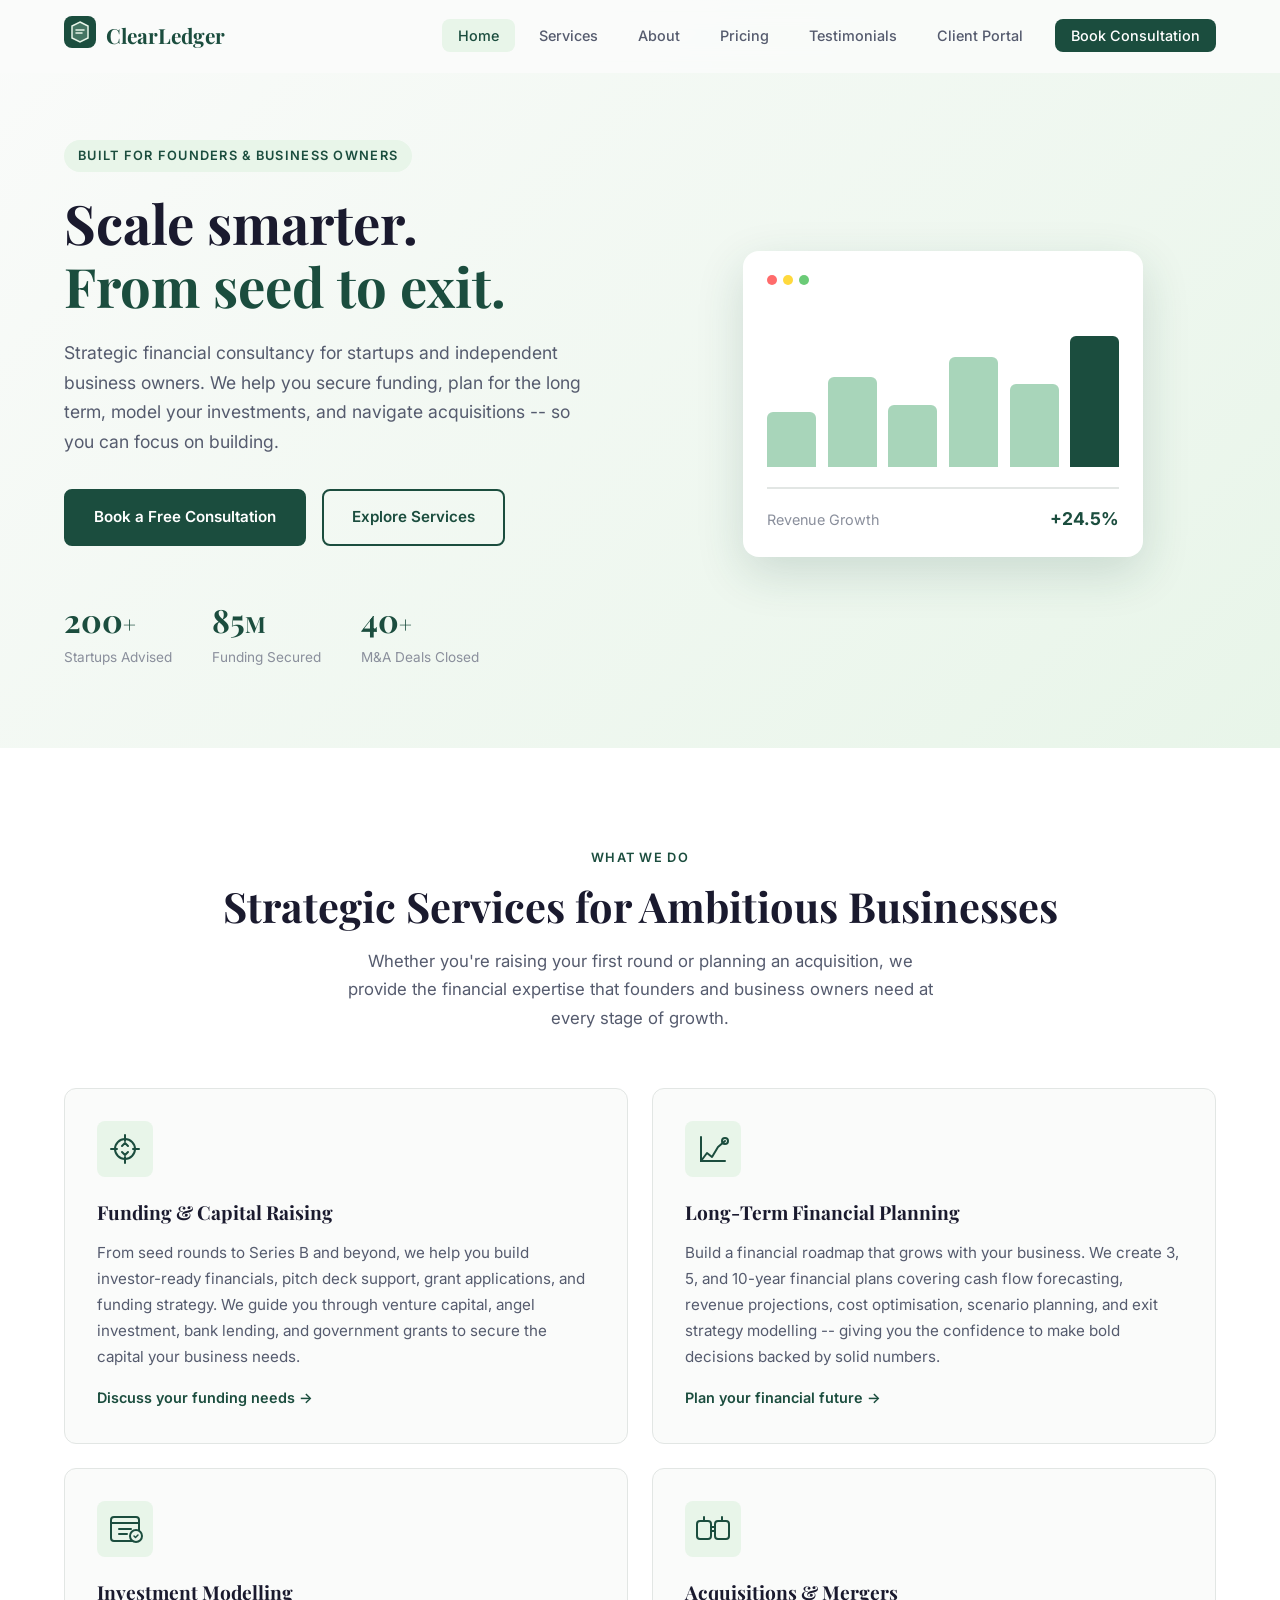
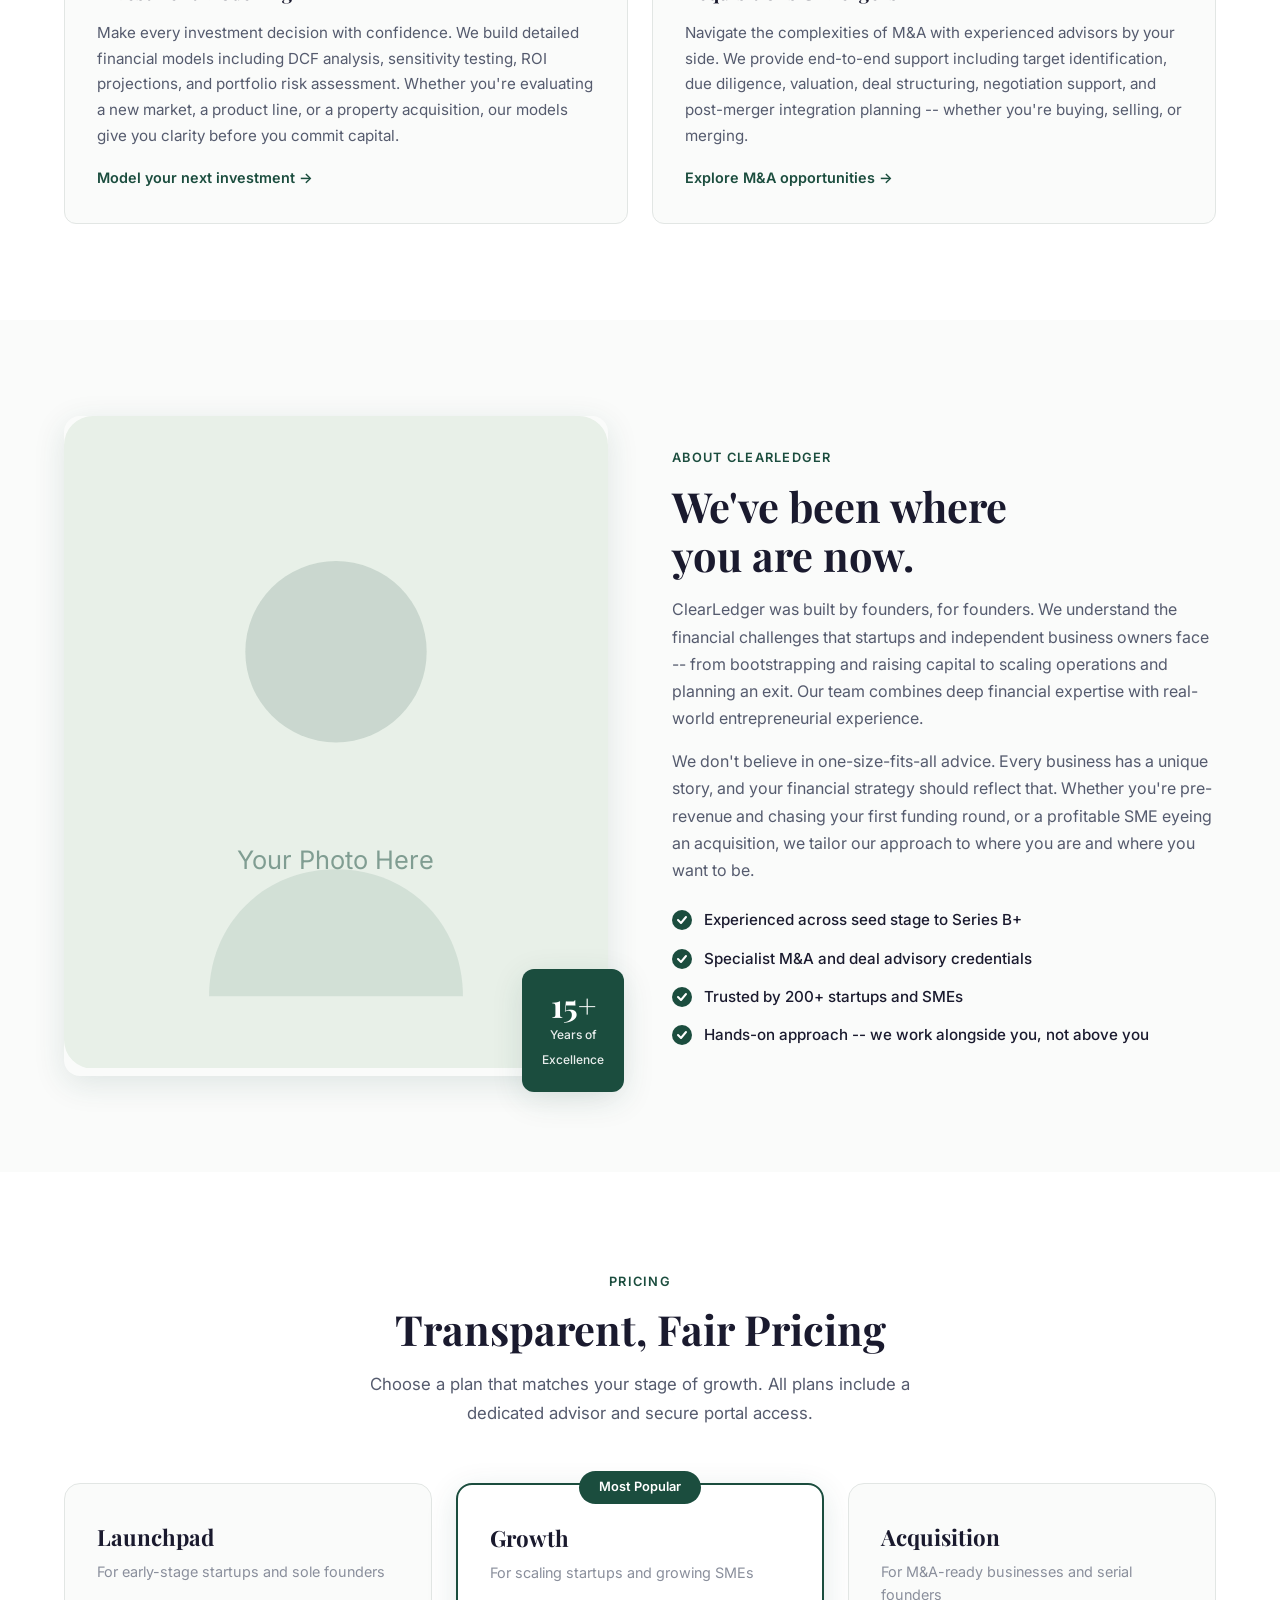
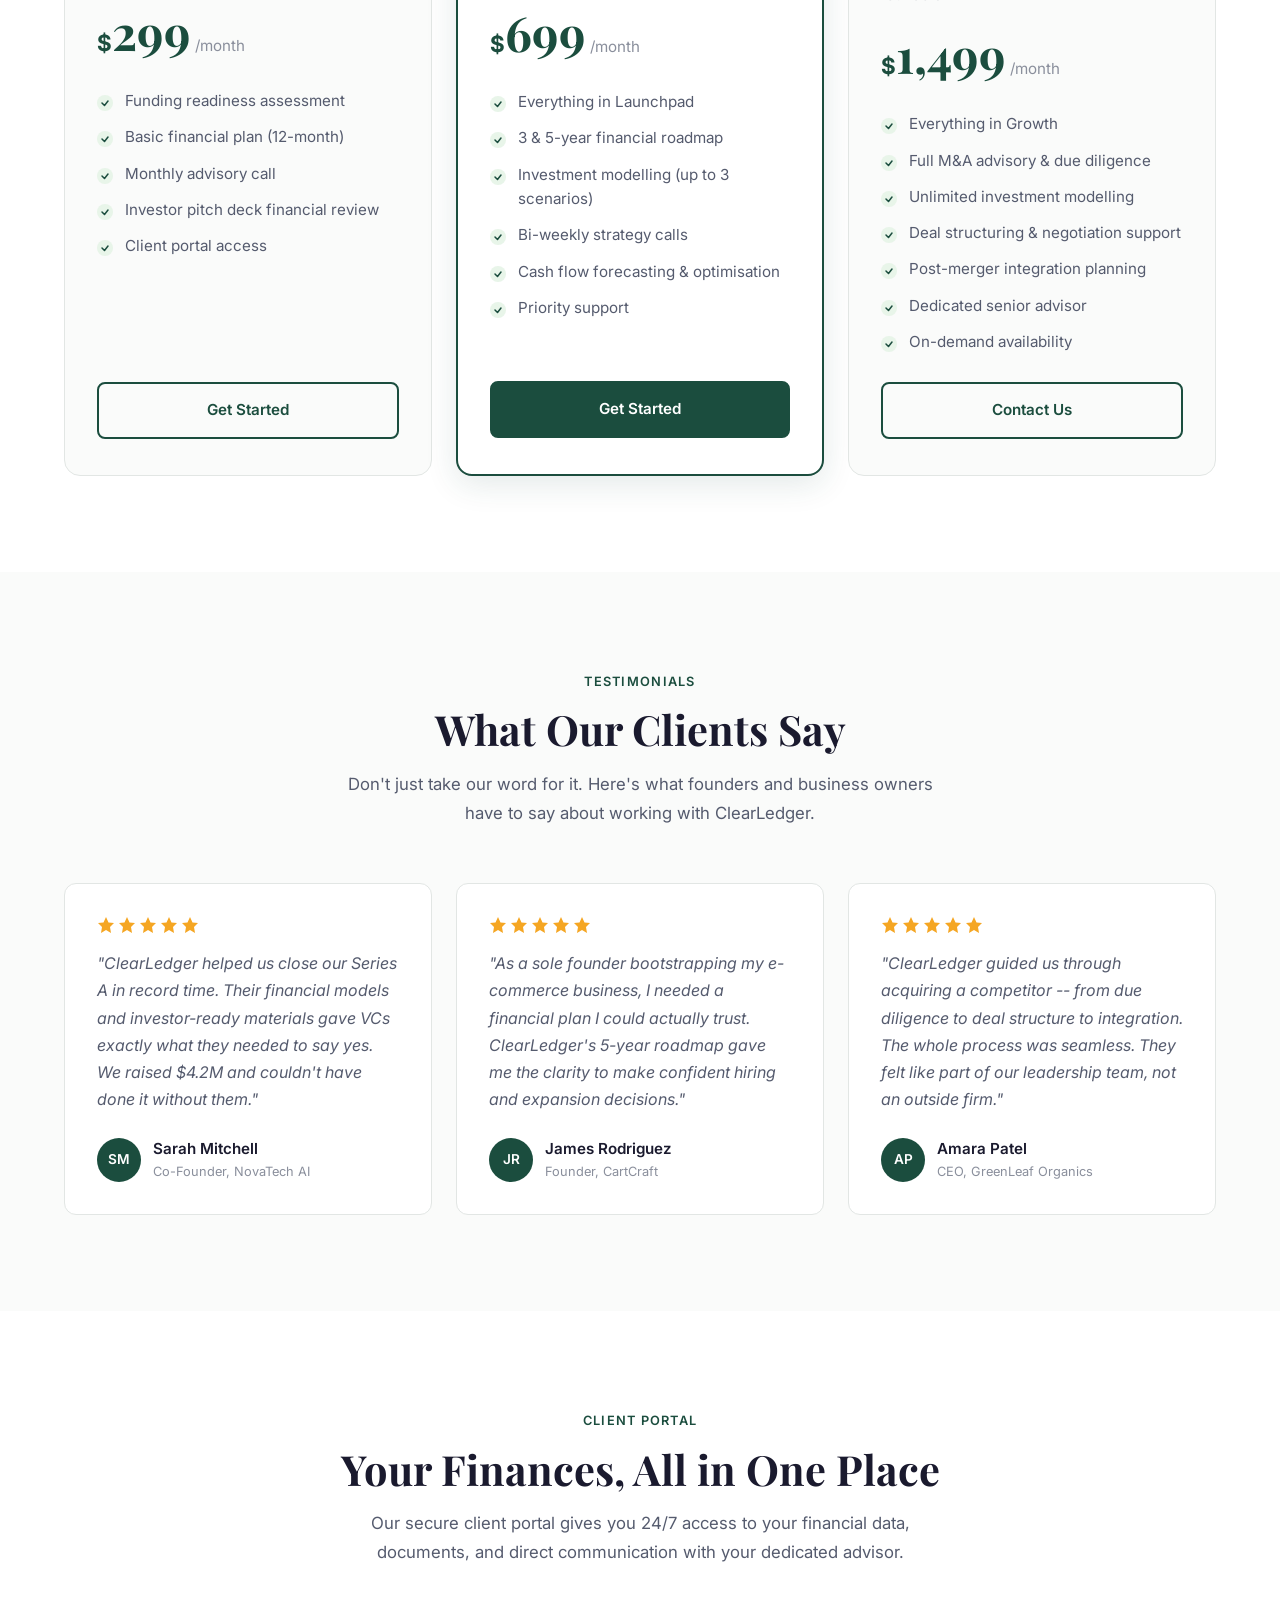
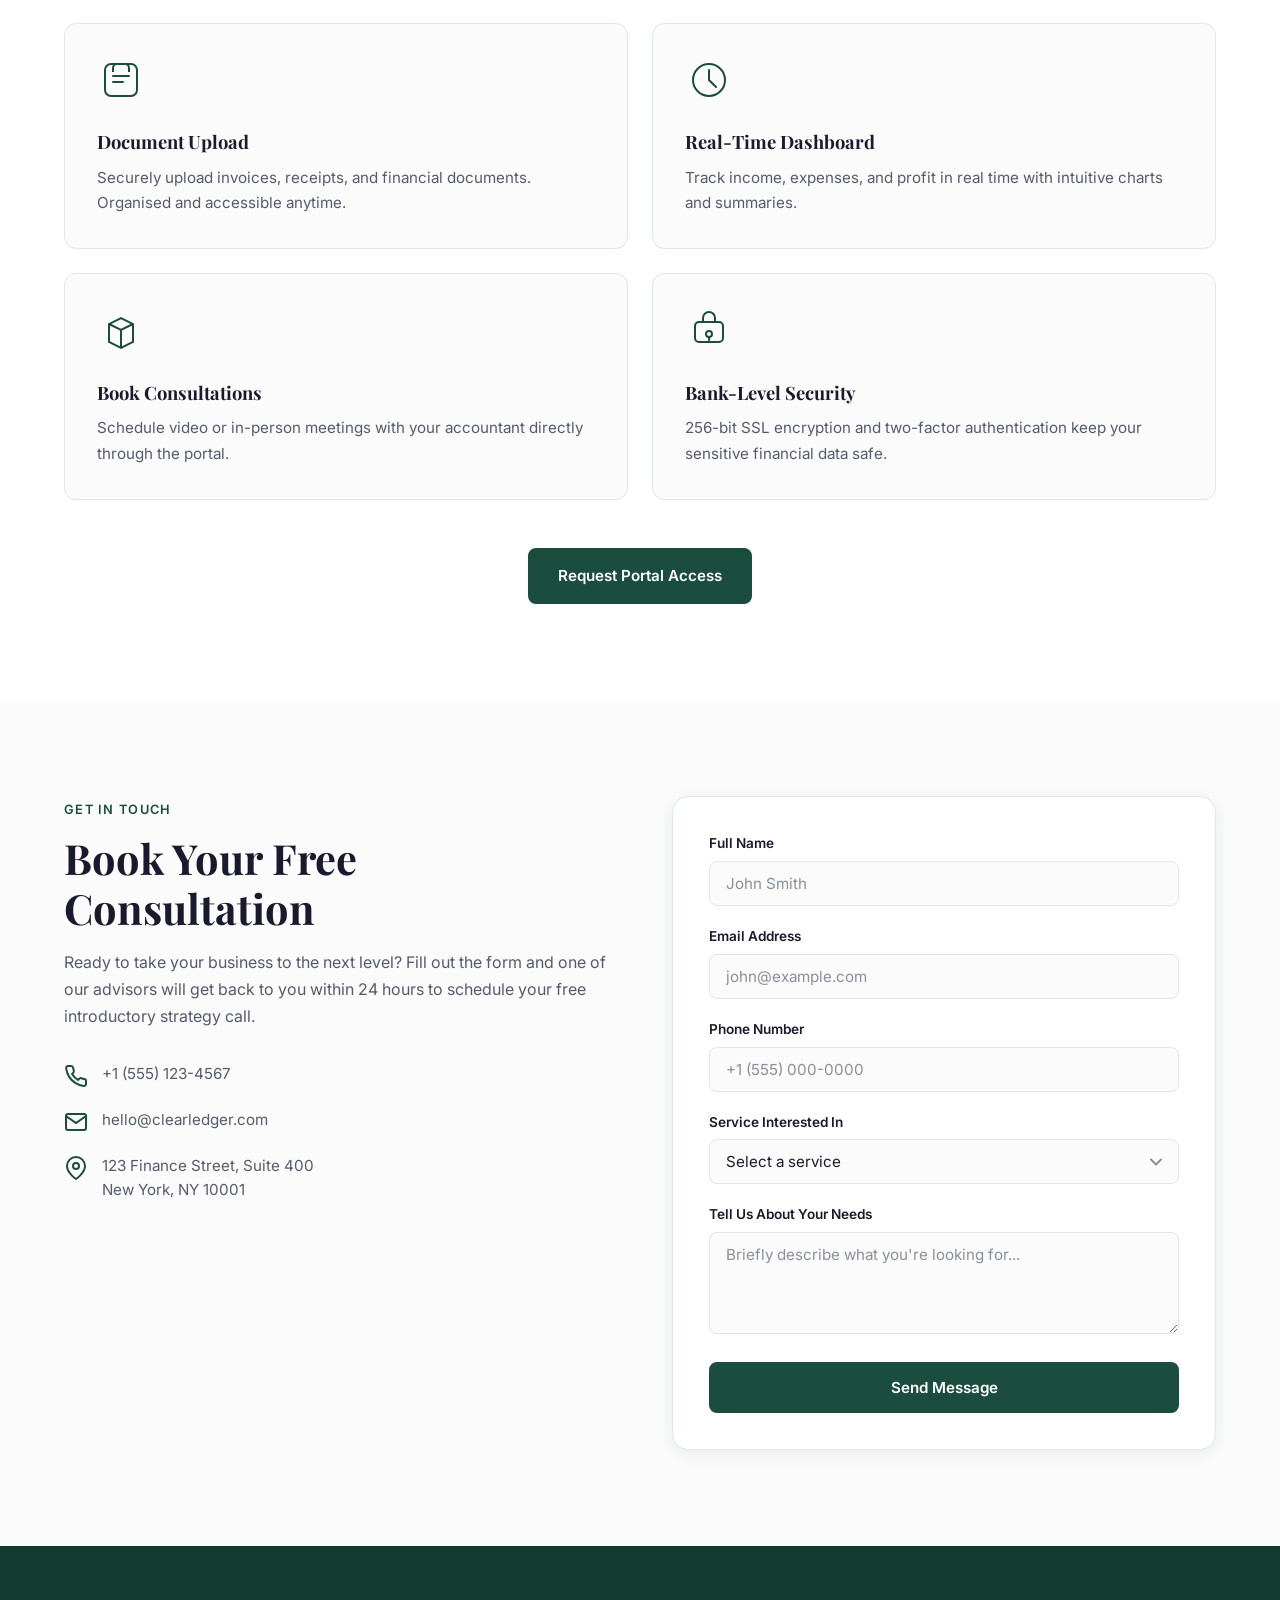
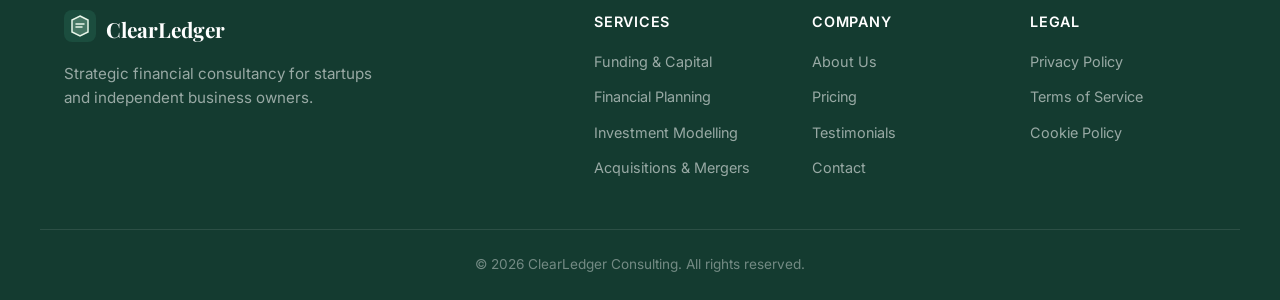
==== commit b5b7353c: "Tailor site for startups and independent business owners Replace generic accounting services with fo" ====
--- a/index.html
+++ b/index.html
@@ -3,8 +3,8 @@
 <head>
   <meta charset="UTF-8">
   <meta name="viewport" content="width=device-width, initial-scale=1.0">
-  <meta name="description" content="Professional accounting and financial consultancy services. Tax planning, bookkeeping, financial advisory, and business consulting.">
-  <title>ClearLedger Consulting | Accounting & Financial Advisory</title>
+  <meta name="description" content="Strategic financial consultancy for startups and independent business owners. Funding, long-term financial planning, investment modelling, and M&A advisory.">
+  <title>ClearLedger Consulting | Financial Strategy for Startups & Founders</title>
   <link rel="stylesheet" href="css/styles.css">
   <link rel="preconnect" href="https://fonts.googleapis.com">
   <link rel="preconnect" href="https://fonts.gstatic.com" crossorigin>
@@ -47,15 +47,15 @@
     <section class="hero" id="home">
       <div class="container hero__container">
         <div class="hero__content">
-          <p class="hero__tag">Trusted Financial Partners</p>
+          <p class="hero__tag">Built for Founders & Business Owners</p>
           <h1 class="hero__title">
-            Clarity in numbers.<br>
-            <span class="hero__title--accent">Confidence in growth.</span>
+            Scale smarter.<br>
+            <span class="hero__title--accent">From seed to exit.</span>
           </h1>
           <p class="hero__description">
-            We provide expert accounting and financial consultancy services tailored
-            to help individuals and businesses make smarter financial decisions,
-            stay compliant, and grow sustainably.
+            Strategic financial consultancy for startups and independent business owners.
+            We help you secure funding, plan for the long term, model your investments,
+            and navigate acquisitions -- so you can focus on building.
           </p>
           <div class="hero__actions">
             <a href="#contact" class="btn btn--primary">Book a Free Consultation</a>
@@ -63,16 +63,16 @@
           </div>
           <div class="hero__stats">
             <div class="stat">
-              <span class="stat__number" data-target="500">0</span><span class="stat__suffix">+</span>
-              <span class="stat__label">Clients Served</span>
+              <span class="stat__number" data-target="200">0</span><span class="stat__suffix">+</span>
+              <span class="stat__label">Startups Advised</span>
             </div>
             <div class="stat">
-              <span class="stat__number" data-target="15">0</span><span class="stat__suffix">+</span>
-              <span class="stat__label">Years Experience</span>
+              <span class="stat__number" data-target="85">0</span><span class="stat__suffix">M</span>
+              <span class="stat__label">Funding Secured</span>
             </div>
             <div class="stat">
-              <span class="stat__number" data-target="98">0</span><span class="stat__suffix">%</span>
-              <span class="stat__label">Client Retention</span>
+              <span class="stat__number" data-target="40">0</span><span class="stat__suffix">+</span>
+              <span class="stat__label">M&A Deals Closed</span>
             </div>
           </div>
         </div>
@@ -104,64 +104,46 @@
     <section class="services" id="services">
       <div class="container">
         <div class="section-header">
-          <p class="section-tag">What We Offer</p>
-          <h2 class="section-title">Comprehensive Financial Services</h2>
-          <p class="section-subtitle">From day-to-day bookkeeping to strategic financial planning, we provide end-to-end support for your financial success.</p>
+          <p class="section-tag">What We Do</p>
+          <h2 class="section-title">Strategic Services for Ambitious Businesses</h2>
+          <p class="section-subtitle">Whether you're raising your first round or planning an acquisition, we provide the financial expertise that founders and business owners need at every stage of growth.</p>
         </div>
 
         <div class="services__grid">
           <article class="service-card">
             <div class="service-card__icon">
-              <svg width="40" height="40" viewBox="0 0 40 40" fill="none"><rect x="6" y="6" width="28" height="28" rx="4" stroke="currentColor" stroke-width="2"/><path d="M13 20h14M13 15h14M13 25h8" stroke="currentColor" stroke-width="2" stroke-linecap="round"/></svg>
-            </div>
-            <h3 class="service-card__title">Bookkeeping</h3>
-            <p class="service-card__text">Accurate, timely financial record-keeping so you always know where your business stands. We handle ledgers, reconciliations, and monthly reporting.</p>
-            <a href="#contact" class="service-card__link">Learn more &rarr;</a>
+              <svg width="40" height="40" viewBox="0 0 40 40" fill="none"><path d="M20 6v6m0 16v6M6 20h6m16 0h6" stroke="currentColor" stroke-width="2" stroke-linecap="round"/><circle cx="20" cy="20" r="10" stroke="currentColor" stroke-width="2"/><path d="M17 17l3-3 3 3M17 23l3 3 3-3" stroke="currentColor" stroke-width="2" stroke-linecap="round" stroke-linejoin="round"/></svg>
+            </div>
+            <h3 class="service-card__title">Funding & Capital Raising</h3>
+            <p class="service-card__text">From seed rounds to Series B and beyond, we help you build investor-ready financials, pitch deck support, grant applications, and funding strategy. We guide you through venture capital, angel investment, bank lending, and government grants to secure the capital your business needs.</p>
+            <a href="#contact" class="service-card__link">Discuss your funding needs &rarr;</a>
           </article>
 
           <article class="service-card">
             <div class="service-card__icon">
-              <svg width="40" height="40" viewBox="0 0 40 40" fill="none"><circle cx="20" cy="20" r="14" stroke="currentColor" stroke-width="2"/><path d="M20 12v8l5.5 5.5" stroke="currentColor" stroke-width="2" stroke-linecap="round"/></svg>
-            </div>
-            <h3 class="service-card__title">Tax Planning & Filing</h3>
-            <p class="service-card__text">Strategic tax planning to minimize liabilities and ensure full compliance. We handle individual, business, and corporate tax returns.</p>
-            <a href="#contact" class="service-card__link">Learn more &rarr;</a>
+              <svg width="40" height="40" viewBox="0 0 40 40" fill="none"><path d="M8 32l6-8 5 4 6-10 7-6" stroke="currentColor" stroke-width="2" stroke-linecap="round" stroke-linejoin="round"/><circle cx="32" cy="12" r="3" stroke="currentColor" stroke-width="2"/><path d="M8 8v24h24" stroke="currentColor" stroke-width="2" stroke-linecap="round"/></svg>
+            </div>
+            <h3 class="service-card__title">Long-Term Financial Planning</h3>
+            <p class="service-card__text">Build a financial roadmap that grows with your business. We create 3, 5, and 10-year financial plans covering cash flow forecasting, revenue projections, cost optimisation, scenario planning, and exit strategy modelling -- giving you the confidence to make bold decisions backed by solid numbers.</p>
+            <a href="#contact" class="service-card__link">Plan your financial future &rarr;</a>
           </article>
 
           <article class="service-card">
             <div class="service-card__icon">
-              <svg width="40" height="40" viewBox="0 0 40 40" fill="none"><path d="M8 32l8-10 6 6 10-16" stroke="currentColor" stroke-width="2" stroke-linecap="round" stroke-linejoin="round"/><circle cx="32" cy="12" r="3" stroke="currentColor" stroke-width="2"/></svg>
-            </div>
-            <h3 class="service-card__title">Financial Advisory</h3>
-            <p class="service-card__text">Data-driven financial guidance for investment decisions, cash flow management, budgeting, and long-term wealth building strategies.</p>
-            <a href="#contact" class="service-card__link">Learn more &rarr;</a>
+              <svg width="40" height="40" viewBox="0 0 40 40" fill="none"><rect x="6" y="8" width="28" height="24" rx="3" stroke="currentColor" stroke-width="2"/><path d="M6 14h28" stroke="currentColor" stroke-width="2"/><path d="M14 20h12M14 25h8" stroke="currentColor" stroke-width="2" stroke-linecap="round"/><circle cx="31" cy="27" r="6" fill="#E8F5E9" stroke="currentColor" stroke-width="2"/><path d="M29 27l1.5 1.5L33 26" stroke="currentColor" stroke-width="1.5" stroke-linecap="round" stroke-linejoin="round"/></svg>
+            </div>
+            <h3 class="service-card__title">Investment Modelling</h3>
+            <p class="service-card__text">Make every investment decision with confidence. We build detailed financial models including DCF analysis, sensitivity testing, ROI projections, and portfolio risk assessment. Whether you're evaluating a new market, a product line, or a property acquisition, our models give you clarity before you commit capital.</p>
+            <a href="#contact" class="service-card__link">Model your next investment &rarr;</a>
           </article>
 
           <article class="service-card">
             <div class="service-card__icon">
-              <svg width="40" height="40" viewBox="0 0 40 40" fill="none"><rect x="8" y="14" width="24" height="16" rx="3" stroke="currentColor" stroke-width="2"/><path d="M14 14V11a6 6 0 0 1 12 0v3" stroke="currentColor" stroke-width="2"/><circle cx="20" cy="23" r="2" fill="currentColor"/></svg>
-            </div>
-            <h3 class="service-card__title">Audit & Assurance</h3>
-            <p class="service-card__text">Independent audit services providing transparency and assurance to stakeholders. Internal audits, statutory audits, and compliance reviews.</p>
-            <a href="#contact" class="service-card__link">Learn more &rarr;</a>
-          </article>
-
-          <article class="service-card">
-            <div class="service-card__icon">
-              <svg width="40" height="40" viewBox="0 0 40 40" fill="none"><path d="M20 8v24M8 20h24" stroke="currentColor" stroke-width="2" stroke-linecap="round"/><rect x="11" y="11" width="8" height="8" rx="2" stroke="currentColor" stroke-width="1.5"/><rect x="21" y="21" width="8" height="8" rx="2" stroke="currentColor" stroke-width="1.5"/></svg>
-            </div>
-            <h3 class="service-card__title">Business Consulting</h3>
-            <p class="service-card__text">Strategic business advice for startups and growing companies. Business plans, financial modelling, market analysis, and operational efficiency.</p>
-            <a href="#contact" class="service-card__link">Learn more &rarr;</a>
-          </article>
-
-          <article class="service-card">
-            <div class="service-card__icon">
-              <svg width="40" height="40" viewBox="0 0 40 40" fill="none"><path d="M14 28V18M20 28V12M26 28V22" stroke="currentColor" stroke-width="3" stroke-linecap="round"/></svg>
-            </div>
-            <h3 class="service-card__title">Payroll Services</h3>
-            <p class="service-card__text">End-to-end payroll management including salary processing, tax deductions, pension contributions, and regulatory compliance.</p>
-            <a href="#contact" class="service-card__link">Learn more &rarr;</a>
+              <svg width="40" height="40" viewBox="0 0 40 40" fill="none"><rect x="4" y="12" width="14" height="18" rx="3" stroke="currentColor" stroke-width="2"/><rect x="22" y="12" width="14" height="18" rx="3" stroke="currentColor" stroke-width="2"/><path d="M18 18h4M18 22h4" stroke="currentColor" stroke-width="2" stroke-linecap="round"/><path d="M11 8v4M29 8v4" stroke="currentColor" stroke-width="2" stroke-linecap="round"/></svg>
+            </div>
+            <h3 class="service-card__title">Acquisitions & Mergers</h3>
+            <p class="service-card__text">Navigate the complexities of M&A with experienced advisors by your side. We provide end-to-end support including target identification, due diligence, valuation, deal structuring, negotiation support, and post-merger integration planning -- whether you're buying, selling, or merging.</p>
+            <a href="#contact" class="service-card__link">Explore M&A opportunities &rarr;</a>
           </article>
         </div>
       </div>
@@ -188,33 +170,35 @@
         </div>
         <div class="about__content">
           <p class="section-tag">About ClearLedger</p>
-          <h2 class="section-title">Built on trust.<br>Driven by precision.</h2>
+          <h2 class="section-title">We've been where<br>you are now.</h2>
           <p class="about__text">
-            ClearLedger Consulting was founded with a simple mission: to make professional financial guidance
-            accessible to businesses of every size. With over 15 years of experience across multiple industries,
-            our team brings deep expertise in accounting standards, tax legislation, and financial strategy.
+            ClearLedger was built by founders, for founders. We understand the financial challenges that
+            startups and independent business owners face -- from bootstrapping and raising capital to
+            scaling operations and planning an exit. Our team combines deep financial expertise with
+            real-world entrepreneurial experience.
           </p>
           <p class="about__text">
-            We believe great financial management is the backbone of every successful business. Whether you're
-            a startup finding your footing or an established company planning your next phase of growth,
-            we provide the clarity and confidence you need to move forward.
+            We don't believe in one-size-fits-all advice. Every business has a unique story, and your
+            financial strategy should reflect that. Whether you're pre-revenue and chasing your first
+            funding round, or a profitable SME eyeing an acquisition, we tailor our approach to where
+            you are and where you want to be.
           </p>
           <ul class="about__highlights">
             <li>
               <svg width="20" height="20" viewBox="0 0 20 20" fill="none"><circle cx="10" cy="10" r="10" fill="#1B4D3E"/><path d="M6 10l3 3 5-6" stroke="white" stroke-width="2" stroke-linecap="round" stroke-linejoin="round"/></svg>
-              Certified Public Accountants (CPA)
+              Experienced across seed stage to Series B+
             </li>
             <li>
               <svg width="20" height="20" viewBox="0 0 20 20" fill="none"><circle cx="10" cy="10" r="10" fill="#1B4D3E"/><path d="M6 10l3 3 5-6" stroke="white" stroke-width="2" stroke-linecap="round" stroke-linejoin="round"/></svg>
-              Chartered Financial Analysts (CFA)
+              Specialist M&A and deal advisory credentials
             </li>
             <li>
               <svg width="20" height="20" viewBox="0 0 20 20" fill="none"><circle cx="10" cy="10" r="10" fill="#1B4D3E"/><path d="M6 10l3 3 5-6" stroke="white" stroke-width="2" stroke-linecap="round" stroke-linejoin="round"/></svg>
-              Fully insured & regulated practice
+              Trusted by 200+ startups and SMEs
             </li>
             <li>
               <svg width="20" height="20" viewBox="0 0 20 20" fill="none"><circle cx="10" cy="10" r="10" fill="#1B4D3E"/><path d="M6 10l3 3 5-6" stroke="white" stroke-width="2" stroke-linecap="round" stroke-linejoin="round"/></svg>
-              Industry-specific expertise across 10+ sectors
+              Hands-on approach -- we work alongside you, not above you
             </li>
           </ul>
         </div>
@@ -227,25 +211,25 @@
         <div class="section-header">
           <p class="section-tag">Pricing</p>
           <h2 class="section-title">Transparent, Fair Pricing</h2>
-          <p class="section-subtitle">Choose a plan that fits your needs. All plans include a dedicated account manager and secure document portal access.</p>
+          <p class="section-subtitle">Choose a plan that matches your stage of growth. All plans include a dedicated advisor and secure portal access.</p>
         </div>
 
         <div class="pricing__grid">
           <article class="pricing-card">
             <div class="pricing-card__header">
-              <h3 class="pricing-card__name">Starter</h3>
-              <p class="pricing-card__desc">For freelancers and sole traders</p>
+              <h3 class="pricing-card__name">Launchpad</h3>
+              <p class="pricing-card__desc">For early-stage startups and sole founders</p>
             </div>
             <div class="pricing-card__price">
               <span class="pricing-card__currency">$</span>
-              <span class="pricing-card__amount">149</span>
+              <span class="pricing-card__amount">299</span>
               <span class="pricing-card__period">/month</span>
             </div>
             <ul class="pricing-card__features">
-              <li>Monthly bookkeeping</li>
-              <li>Quarterly financial reports</li>
-              <li>Annual tax filing</li>
-              <li>Email support</li>
+              <li>Funding readiness assessment</li>
+              <li>Basic financial plan (12-month)</li>
+              <li>Monthly advisory call</li>
+              <li>Investor pitch deck financial review</li>
               <li>Client portal access</li>
             </ul>
             <a href="#contact" class="btn btn--outline btn--block">Get Started</a>
@@ -254,20 +238,20 @@
           <article class="pricing-card pricing-card--featured">
             <div class="pricing-card__badge">Most Popular</div>
             <div class="pricing-card__header">
-              <h3 class="pricing-card__name">Professional</h3>
-              <p class="pricing-card__desc">For growing small businesses</p>
+              <h3 class="pricing-card__name">Growth</h3>
+              <p class="pricing-card__desc">For scaling startups and growing SMEs</p>
             </div>
             <div class="pricing-card__price">
               <span class="pricing-card__currency">$</span>
-              <span class="pricing-card__amount">349</span>
+              <span class="pricing-card__amount">699</span>
               <span class="pricing-card__period">/month</span>
             </div>
             <ul class="pricing-card__features">
-              <li>Everything in Starter</li>
-              <li>Payroll processing (up to 10 employees)</li>
-              <li>Tax planning & strategy</li>
-              <li>Monthly video consultations</li>
-              <li>Cash flow forecasting</li>
+              <li>Everything in Launchpad</li>
+              <li>3 &amp; 5-year financial roadmap</li>
+              <li>Investment modelling (up to 3 scenarios)</li>
+              <li>Bi-weekly strategy calls</li>
+              <li>Cash flow forecasting & optimisation</li>
               <li>Priority support</li>
             </ul>
             <a href="#contact" class="btn btn--primary btn--block">Get Started</a>
@@ -275,22 +259,22 @@
 
           <article class="pricing-card">
             <div class="pricing-card__header">
-              <h3 class="pricing-card__name">Enterprise</h3>
-              <p class="pricing-card__desc">For established businesses</p>
+              <h3 class="pricing-card__name">Acquisition</h3>
+              <p class="pricing-card__desc">For M&A-ready businesses and serial founders</p>
             </div>
             <div class="pricing-card__price">
               <span class="pricing-card__currency">$</span>
-              <span class="pricing-card__amount">799</span>
+              <span class="pricing-card__amount">1,499</span>
               <span class="pricing-card__period">/month</span>
             </div>
             <ul class="pricing-card__features">
-              <li>Everything in Professional</li>
-              <li>Unlimited payroll processing</li>
-              <li>Audit preparation & support</li>
-              <li>CFO advisory services</li>
-              <li>Custom financial modelling</li>
-              <li>Dedicated account manager</li>
-              <li>24/7 priority support</li>
+              <li>Everything in Growth</li>
+              <li>Full M&A advisory & due diligence</li>
+              <li>Unlimited investment modelling</li>
+              <li>Deal structuring & negotiation support</li>
+              <li>Post-merger integration planning</li>
+              <li>Dedicated senior advisor</li>
+              <li>On-demand availability</li>
             </ul>
             <a href="#contact" class="btn btn--outline btn--block">Contact Us</a>
           </article>
@@ -304,7 +288,7 @@
         <div class="section-header">
           <p class="section-tag">Testimonials</p>
           <h2 class="section-title">What Our Clients Say</h2>
-          <p class="section-subtitle">Don't just take our word for it. Here's what business owners and individuals have to say about working with ClearLedger.</p>
+          <p class="section-subtitle">Don't just take our word for it. Here's what founders and business owners have to say about working with ClearLedger.</p>
         </div>
 
         <div class="testimonials__grid">
@@ -317,13 +301,13 @@
               <svg width="18" height="18" viewBox="0 0 18 18"><polygon points="9,1 11.5,6.5 17,7 13,11 14,17 9,14 4,17 5,11 1,7 6.5,6.5" fill="#F5A623"/></svg>
             </div>
             <blockquote class="testimonial-card__quote">
-              "ClearLedger transformed our financial operations. Their bookkeeping is impeccable and their tax planning saved us over $30,000 in our first year. Absolutely worth every penny."
+              "ClearLedger helped us close our Series A in record time. Their financial models and investor-ready materials gave VCs exactly what they needed to say yes. We raised $4.2M and couldn't have done it without them."
             </blockquote>
             <div class="testimonial-card__author">
               <div class="testimonial-card__avatar" aria-hidden="true">SM</div>
               <div>
                 <p class="testimonial-card__name">Sarah Mitchell</p>
-                <p class="testimonial-card__role">CEO, TechVentures Inc.</p>
+                <p class="testimonial-card__role">Co-Founder, NovaTech AI</p>
               </div>
             </div>
           </article>
@@ -337,13 +321,13 @@
               <svg width="18" height="18" viewBox="0 0 18 18"><polygon points="9,1 11.5,6.5 17,7 13,11 14,17 9,14 4,17 5,11 1,7 6.5,6.5" fill="#F5A623"/></svg>
             </div>
             <blockquote class="testimonial-card__quote">
-              "As a freelancer, managing finances was always stressful. ClearLedger's Starter plan gave me peace of mind and freed up hours each month. Their client portal is incredibly easy to use."
+              "As a sole founder bootstrapping my e-commerce business, I needed a financial plan I could actually trust. ClearLedger's 5-year roadmap gave me the clarity to make confident hiring and expansion decisions."
             </blockquote>
             <div class="testimonial-card__author">
               <div class="testimonial-card__avatar" aria-hidden="true">JR</div>
               <div>
                 <p class="testimonial-card__name">James Rodriguez</p>
-                <p class="testimonial-card__role">Freelance Designer</p>
+                <p class="testimonial-card__role">Founder, CartCraft</p>
               </div>
             </div>
           </article>
@@ -357,13 +341,13 @@
               <svg width="18" height="18" viewBox="0 0 18 18"><polygon points="9,1 11.5,6.5 17,7 13,11 14,17 9,14 4,17 5,11 1,7 6.5,6.5" fill="#F5A623"/></svg>
             </div>
             <blockquote class="testimonial-card__quote">
-              "The Enterprise plan's CFO advisory services have been game-changing for our growth strategy. ClearLedger doesn't just crunch numbers - they provide real strategic insight."
+              "ClearLedger guided us through acquiring a competitor -- from due diligence to deal structure to integration. The whole process was seamless. They felt like part of our leadership team, not an outside firm."
             </blockquote>
             <div class="testimonial-card__author">
               <div class="testimonial-card__avatar" aria-hidden="true">AP</div>
               <div>
                 <p class="testimonial-card__name">Amara Patel</p>
-                <p class="testimonial-card__role">Founder, GreenLeaf Organics</p>
+                <p class="testimonial-card__role">CEO, GreenLeaf Organics</p>
               </div>
             </div>
           </article>
@@ -377,7 +361,7 @@
         <div class="section-header">
           <p class="section-tag">Client Portal</p>
           <h2 class="section-title">Your Finances, All in One Place</h2>
-          <p class="section-subtitle">Our secure client portal gives you 24/7 access to your financial data, documents, and direct communication with your dedicated accountant.</p>
+          <p class="section-subtitle">Our secure client portal gives you 24/7 access to your financial data, documents, and direct communication with your dedicated advisor.</p>
         </div>
 
         <div class="portal__grid">
@@ -427,9 +411,9 @@
           <p class="section-tag">Get In Touch</p>
           <h2 class="section-title">Book Your Free<br>Consultation</h2>
           <p class="contact__text">
-            Ready to take control of your finances? Fill out the form and one of our
-            consultants will get back to you within 24 hours to schedule your free
-            introductory consultation.
+            Ready to take your business to the next level? Fill out the form and one of our
+            advisors will get back to you within 24 hours to schedule your free
+            introductory strategy call.
           </p>
           <div class="contact__details">
             <div class="contact__detail">
@@ -466,12 +450,10 @@
             <label for="service" class="form-label">Service Interested In</label>
             <select id="service" name="service" class="form-input form-select" required>
               <option value="" disabled selected>Select a service</option>
-              <option value="bookkeeping">Bookkeeping</option>
-              <option value="tax">Tax Planning & Filing</option>
-              <option value="advisory">Financial Advisory</option>
-              <option value="audit">Audit & Assurance</option>
-              <option value="consulting">Business Consulting</option>
-              <option value="payroll">Payroll Services</option>
+              <option value="funding">Funding & Capital Raising</option>
+              <option value="planning">Long-Term Financial Planning</option>
+              <option value="modelling">Investment Modelling</option>
+              <option value="ma">Acquisitions & Mergers</option>
               <option value="other">Other / Not Sure</option>
             </select>
             <span class="form-error" id="service-error">Please select a service</span>
@@ -486,7 +468,7 @@
           </button>
           <div class="form-success" id="form-success">
             <svg width="24" height="24" viewBox="0 0 24 24" fill="none"><circle cx="12" cy="12" r="10" fill="#1B4D3E"/><path d="M8 12l3 3 5-6" stroke="white" stroke-width="2" stroke-linecap="round" stroke-linejoin="round"/></svg>
-            <p>Thank you! We'll be in touch within 24 hours to schedule your free consultation.</p>
+            <p>Thank you! We'll be in touch within 24 hours to schedule your free strategy call.</p>
           </div>
         </form>
       </div>
@@ -508,17 +490,17 @@
           </span>
           <span class="logo-text">ClearLedger</span>
         </a>
-        <p class="footer__tagline">Professional accounting and financial consultancy you can trust.</p>
+        <p class="footer__tagline">Strategic financial consultancy for startups and independent business owners.</p>
       </div>
 
       <div class="footer__links">
         <div class="footer__col">
           <h4 class="footer__heading">Services</h4>
           <ul>
-            <li><a href="#services">Bookkeeping</a></li>
-            <li><a href="#services">Tax Planning</a></li>
-            <li><a href="#services">Financial Advisory</a></li>
-            <li><a href="#services">Audit & Assurance</a></li>
+            <li><a href="#services">Funding & Capital</a></li>
+            <li><a href="#services">Financial Planning</a></li>
+            <li><a href="#services">Investment Modelling</a></li>
+            <li><a href="#services">Acquisitions & Mergers</a></li>
           </ul>
         </div>
         <div class="footer__col">
--- a/css/styles.css
+++ b/css/styles.css
@@ -441,7 +441,7 @@
 
 .services__grid {
   display: grid;
-  grid-template-columns: repeat(3, 1fr);
+  grid-template-columns: repeat(2, 1fr);
   gap: 24px;
 }
 
